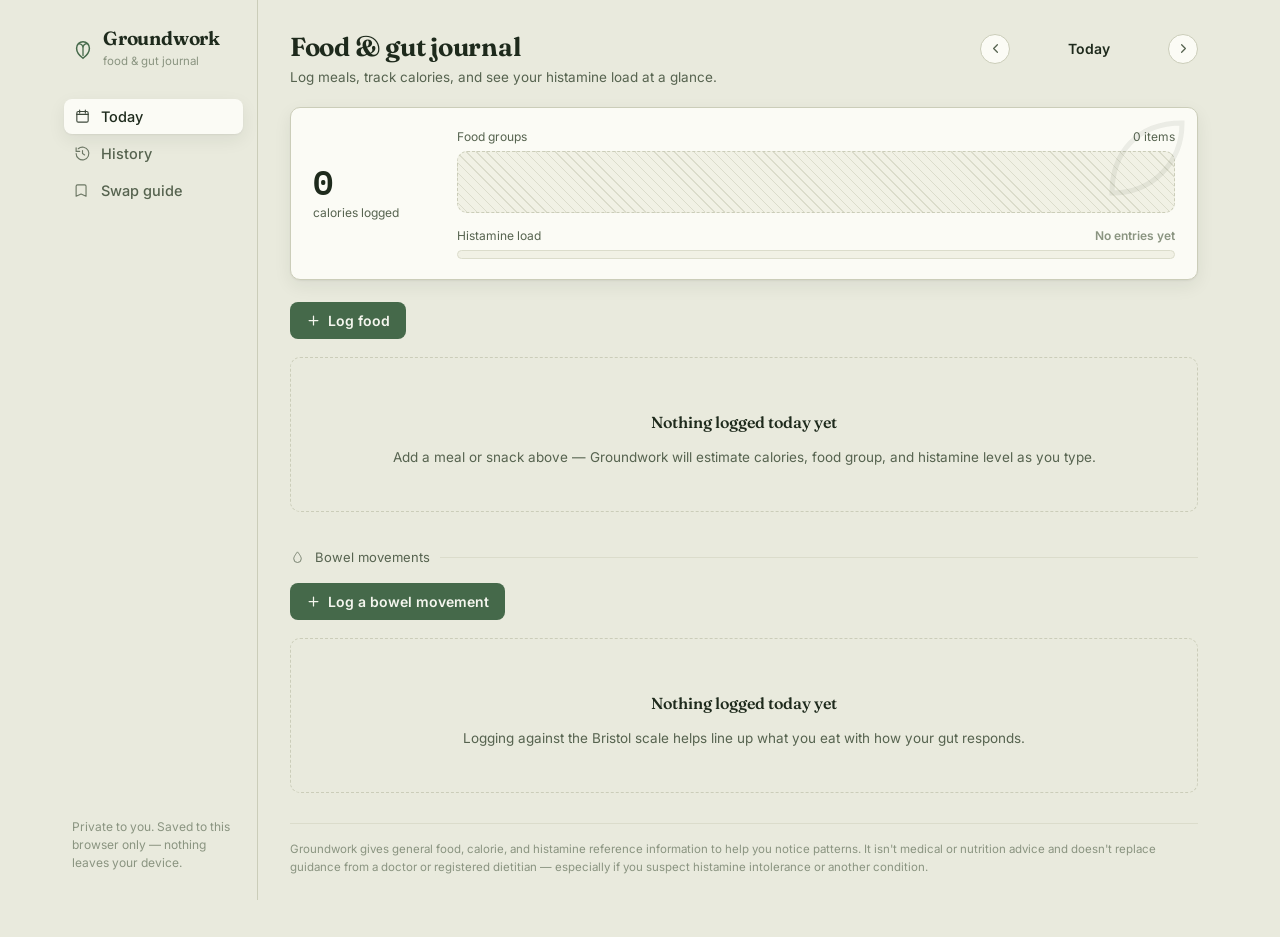
==== groundwork/index.html @ 25ab7d83 "Add Groundwork food & gut journal at /groundwork/ Ports the claude.ai Artifact to GitHub Pages using" ====
<!doctype html>
<html lang="en">
<head>
<meta charset="utf-8" />
<meta name="viewport" content="width=device-width, initial-scale=1, viewport-fit=cover" />
<title>Groundwork — food &amp; gut journal</title>
<link rel="preconnect" href="https://fonts.googleapis.com">
<link rel="preconnect" href="https://fonts.gstatic.com" crossorigin>
<link href="https://fonts.googleapis.com/css2?family=Fraunces:ital,opsz,wght@0,9..144,420;0,9..144,560;0,9..144,650;1,9..144,500&family=Inter:wght@400;500;600;700&family=IBM+Plex+Mono:wght@500;600&display=swap" rel="stylesheet">
<style>
  :root{
    --ink:#1E2A1C; --ink-soft:#56634F; --ink-faint:#8A9480;
    --paper:#E9EADD; --surface:#FBFBF5; --surface-2:#F1F1E5;
    --line:#CBCDB9; --line-soft:#DBDCCB;
    --accent:#45694A; --accent-ink:#F4F6EE;
    --low:#3F7A4C; --low-bg:#E3EEDF;
    --med:#AD7E22; --med-bg:#F4EAD3;
    --high:#A24A2E; --high-bg:#F2E0D6;
    --shadow: 0 1px 2px rgba(30,42,28,.06), 0 6px 18px rgba(30,42,28,.07);
    --radius: 10px;
    color-scheme: light;
  }
  @media (prefers-color-scheme: dark){
    :root:not([data-theme="light"]){
      --ink:#E9ECE2; --ink-soft:#AEB8A4; --ink-faint:#71806A;
      --paper:#161C14; --surface:#1E251B; --surface-2:#232B1F;
      --line:#38412F; --line-soft:#2B3326;
      --accent:#7FAE80; --accent-ink:#12170F;
      --low:#7FAE80; --low-bg:#20301F;
      --med:#D7AE5C; --med-bg:#332A15;
      --high:#D98A6B; --high-bg:#3A231A;
      --shadow: 0 1px 2px rgba(0,0,0,.3), 0 8px 22px rgba(0,0,0,.35);
      color-scheme: dark;
    }
  }
  :root[data-theme="dark"]{
    --ink:#E9ECE2; --ink-soft:#AEB8A4; --ink-faint:#71806A;
    --paper:#161C14; --surface:#1E251B; --surface-2:#232B1F;
    --line:#38412F; --line-soft:#2B3326;
    --accent:#7FAE80; --accent-ink:#12170F;
    --low:#7FAE80; --low-bg:#20301F;
    --med:#D7AE5C; --med-bg:#332A15;
    --high:#D98A6B; --high-bg:#3A231A;
    --shadow: 0 1px 2px rgba(0,0,0,.3), 0 8px 22px rgba(0,0,0,.35);
    color-scheme: dark;
  }

  *{ box-sizing:border-box; }
  html{ scroll-padding-top: env(safe-area-inset-top, 0px); }
  html,body{ height:100%; }
  body{
    margin:0; background:var(--paper); color:var(--ink);
    font-family:'Inter', system-ui, sans-serif; font-size:15px; line-height:1.5;
    padding-top:env(safe-area-inset-top,0px); padding-bottom:env(safe-area-inset-bottom,0px);
    -webkit-font-smoothing:antialiased;
  }
  h1,h2,h3{ font-family:'Fraunces', serif; font-weight:650; margin:0; letter-spacing:-.01em; }
  button, input, select, textarea{ font-family:inherit; font-size:inherit; color:inherit; }
  button{ cursor:pointer; }
  a{ color:inherit; }
  ::selection{ background:var(--low-bg); }

  .app{ display:flex; min-height:100%; max-width:1180px; margin:0 auto; }

  /* ---------- Sidebar nav ---------- */
  .nav{
    width:208px; flex-shrink:0; padding:28px 14px; border-right:1px solid var(--line);
    display:flex; flex-direction:column; gap:28px; position:sticky; top:0; align-self:flex-start;
    height:100vh;
  }
  .brand{ display:flex; align-items:center; gap:9px; padding:0 8px; }
  .brand svg{ width:22px; height:22px; flex-shrink:0; }
  .brand-text h1{ font-size:19px; line-height:1.1; }
  .brand-text span{ font-size:11.5px; color:var(--ink-faint); }
  .nav-list{ list-style:none; margin:0; padding:0; display:flex; flex-direction:column; gap:2px; }
  .nav-item{
    display:flex; align-items:center; gap:10px; padding:9px 10px; border-radius:8px;
    color:var(--ink-soft); font-size:14.5px; font-weight:500; border:none; background:none; width:100%; text-align:left;
  }
  .nav-item svg{ width:17px; height:17px; flex-shrink:0; opacity:.85; }
  .nav-item:hover{ background:var(--surface-2); color:var(--ink); }
  .nav-item.active{ background:var(--surface); color:var(--ink); box-shadow:var(--shadow); }
  .nav-foot{ margin-top:auto; padding:0 8px; font-size:12px; color:var(--ink-faint); line-height:1.5; }
  .nav-foot button{ background:none; border:none; padding:0; color:var(--ink-soft); text-decoration:underline; text-underline-offset:2px; font-size:12px; }

  /* mobile bottom nav */
  .tabbar{ display:none; }

  main{ flex:1; min-width:0; padding:28px 32px 60px; }
  .topline{ display:flex; align-items:baseline; justify-content:space-between; gap:16px; margin-bottom:20px; flex-wrap:wrap; }
  .topline h2{ font-size:26px; }
  .topline .sub{ color:var(--ink-soft); font-size:13.5px; }

  .dateswitch{ display:flex; align-items:center; gap:4px; }
  .dateswitch button{
    width:30px; height:30px; border-radius:50%; border:1px solid var(--line); background:var(--surface); color:var(--ink-soft);
    display:flex; align-items:center; justify-content:center;
  }
  .dateswitch button:hover{ background:var(--surface-2); }
  .dateswitch .label{ font-size:14px; font-weight:600; min-width:150px; text-align:center; }
  .dateswitch .today-pill{
    font-size:11.5px; border:1px solid var(--line); border-radius:999px; padding:3px 10px; color:var(--ink-soft); background:var(--surface); margin-left:4px;
  }

  /* ---------- Summary card ---------- */
  .summary{
    background:var(--surface); border:1px solid var(--line); border-radius:var(--radius); box-shadow:var(--shadow);
    padding:20px 22px; margin-bottom:22px; position:relative; overflow:hidden;
  }
  .summary-leaf{ position:absolute; right:-10px; top:-10px; width:120px; height:120px; opacity:.07; pointer-events:none; }
  .summary-grid{ display:grid; grid-template-columns: auto 1fr; gap:26px; align-items:center; }
  .kcal-block{ min-width:118px; }
  .kcal-num{ font-family:'IBM Plex Mono', monospace; font-weight:600; font-size:34px; line-height:1; }
  .kcal-label{ font-size:12px; color:var(--ink-soft); margin-top:5px; }
  .meters{ display:flex; flex-direction:column; gap:14px; }
  .meter-row .meter-top{ display:flex; justify-content:space-between; font-size:12px; color:var(--ink-soft); margin-bottom:5px; }
  .groupbar{ height:9px; border-radius:5px; background:var(--surface-2); overflow:hidden; display:flex; border:1px solid var(--line-soft); }
  .groupbar span{ height:100%; }
  .groupbar.empty{ background:repeating-linear-gradient(45deg, var(--surface-2), var(--surface-2) 6px, var(--line-soft) 6px, var(--line-soft) 7px); }
  .histbar{ height:9px; border-radius:5px; background:var(--surface-2); border:1px solid var(--line-soft); position:relative; overflow:hidden; }
  .histbar .fill{ height:100%; border-radius:5px; }
  .hist-label{ font-size:12px; font-weight:600; }
  .legend{ display:flex; flex-wrap:wrap; gap:10px; margin-top:10px; }
  .legend-item{ display:flex; align-items:center; gap:5px; font-size:11.5px; color:var(--ink-soft); }
  .legend-dot{ width:8px; height:8px; border-radius:2px; display:inline-block; }

  /* ---------- Log form ---------- */
  .logbtn{
    display:inline-flex; align-items:center; gap:7px; background:var(--accent); color:var(--accent-ink);
    border:none; padding:10px 16px; border-radius:8px; font-weight:600; font-size:14px; margin-bottom:18px;
  }
  .logbtn:hover{ filter:brightness(1.06); }
  .logbtn svg{ width:15px; height:15px; }

  .form-card{
    background:var(--surface); border:1px solid var(--line); border-radius:var(--radius); box-shadow:var(--shadow);
    padding:20px 22px; margin-bottom:22px;
  }
  .form-card h3{ font-size:16px; margin-bottom:14px; }
  .field-row{ display:flex; gap:12px; flex-wrap:wrap; margin-bottom:12px; }
  .field{ display:flex; flex-direction:column; gap:5px; flex:1; min-width:140px; }
  .field.small{ flex:0 0 90px; min-width:90px; }
  .field label{ font-size:11.5px; color:var(--ink-soft); font-weight:600; }
  .field input, .field select, .field textarea{
    border:1px solid var(--line); background:var(--paper); border-radius:7px; padding:8px 10px; color:var(--ink);
  }
  .field input:focus, .field select:focus, .field textarea:focus{ outline:2px solid var(--accent); outline-offset:1px; }
  .match-hint{ font-size:12px; color:var(--ink-soft); margin-top:-4px; margin-bottom:10px; min-height:16px; }
  .match-hint b{ color:var(--ink); }
  .ask-claude-btn{ background:none; border:none; padding:0; color:var(--accent); font-weight:600; font-size:12px; text-decoration:underline; text-underline-offset:2px; display:inline-flex; align-items:center; gap:4px; }
  .ask-claude-btn svg{ width:11px; height:11px; }
  .photo-row{ display:flex; align-items:center; gap:12px; margin-bottom:14px; }
  .photo-preview{ width:56px; height:56px; border-radius:7px; object-fit:cover; border:1px solid var(--line); background:var(--surface-2); }
  .photo-btn{ border:1px dashed var(--line); background:var(--surface-2); border-radius:7px; padding:8px 12px; font-size:13px; color:var(--ink-soft); }
  .photo-btn:hover{ color:var(--ink); border-color:var(--ink-faint); }
  .swap-note{
    display:flex; gap:9px; background:var(--med-bg); color:var(--ink); border:1px solid var(--line-soft);
    border-radius:8px; padding:10px 12px; font-size:13px; margin-bottom:14px; align-items:flex-start;
  }
  .swap-note.high{ background:var(--high-bg); }
  .swap-note svg{ width:15px; height:15px; margin-top:1px; flex-shrink:0; }
  .food-row{ display:flex; gap:8px; align-items:flex-end; flex-wrap:wrap; margin-bottom:3px; }
  .food-row .field{ min-width:0; }
  .row-remove{ background:none; border:1px solid var(--line); border-radius:7px; width:34px; height:34px; flex-shrink:0; display:flex; align-items:center; justify-content:center; color:var(--ink-faint); }
  .row-remove:hover{ color:var(--high); border-color:var(--high); }
  .addrow-btn{ display:inline-flex; align-items:center; gap:6px; background:none; border:1px dashed var(--line); border-radius:7px; padding:7px 12px; font-size:12.5px; color:var(--ink-soft); margin:2px 0 16px; }
  .addrow-btn:hover{ color:var(--ink); border-color:var(--ink-faint); }
  .addrow-btn svg{ width:13px; height:13px; }
  .combined-preview{
    background:var(--surface-2); border:1px solid var(--line-soft); border-radius:8px; padding:10px 13px;
    font-size:13px; margin-bottom:14px; display:flex; gap:14px; align-items:center; flex-wrap:wrap;
  }
  .combined-preview .ck{ font-family:'IBM Plex Mono', monospace; font-weight:600; }
  .entry-items{ display:flex; flex-wrap:wrap; gap:7px; margin-top:9px; }
  .entry-items .tag{
    background:var(--surface-2); border:1px solid var(--line-soft); padding:3px 9px; border-radius:999px; gap:6px;
  }
  .form-actions{ display:flex; gap:10px; justify-content:flex-end; }
  .btn-ghost{ background:none; border:1px solid var(--line); border-radius:7px; padding:9px 14px; font-size:13.5px; color:var(--ink-soft); }
  .btn-ghost:hover{ color:var(--ink); }
  .btn-primary{ background:var(--accent); color:var(--accent-ink); border:none; border-radius:7px; padding:9px 16px; font-size:13.5px; font-weight:600; }
  .btn-primary:hover{ filter:brightness(1.06); }
  .btn-primary:disabled{ opacity:.55; cursor:default; }

  /* ---------- Entry list ---------- */
  .entry-list{ display:flex; flex-direction:column; gap:10px; }
  .entry{
    background:var(--surface); border:1px solid var(--line); border-radius:var(--radius);
    padding:13px 14px; display:flex; gap:12px; align-items:flex-start;
  }
  .entry-thumb{ width:52px; height:52px; border-radius:8px; object-fit:cover; flex-shrink:0; background:var(--surface-2); border:1px solid var(--line-soft); }
  .entry-thumb.placeholder{ display:flex; align-items:center; justify-content:center; color:var(--ink-faint); }
  .entry-thumb.placeholder svg{ width:20px; height:20px; }
  .entry-body{ flex:1; min-width:0; }
  .entry-top{ display:flex; justify-content:space-between; gap:10px; }
  .entry-name{ font-weight:600; font-size:14.5px; }
  .entry-time{ font-size:12px; color:var(--ink-faint); white-space:nowrap; font-family:'IBM Plex Mono', monospace; }
  .entry-meta{ display:flex; flex-wrap:wrap; gap:8px; margin-top:6px; align-items:center; }
  .tag{ display:inline-flex; align-items:center; gap:5px; font-size:12px; color:var(--ink-soft); }
  .tag svg{ width:13px; height:13px; opacity:.8; }
  .kcal-chip{ font-family:'IBM Plex Mono', monospace; font-size:12.5px; font-weight:600; color:var(--ink); }
  .hist-chip{ display:inline-flex; align-items:center; gap:5px; font-size:12px; font-weight:600; padding:2px 8px; border-radius:999px; }
  .hist-chip.low{ background:var(--low-bg); color:var(--low); }
  .hist-chip.medium{ background:var(--med-bg); color:var(--med); }
  .hist-chip.high{ background:var(--high-bg); color:var(--high); }
  .entry-swap{ font-size:12.5px; color:var(--ink-soft); margin-top:7px; display:flex; gap:6px; }
  .entry-swap svg{ width:13px; height:13px; margin-top:1px; flex-shrink:0; opacity:.8; }
  .entry-note{ font-size:12.5px; color:var(--ink-soft); margin-top:6px; font-style:italic; }
  .entry-del{ background:none; border:none; color:var(--ink-faint); padding:4px; border-radius:6px; flex-shrink:0; }
  .entry-del:hover{ color:var(--high); background:var(--high-bg); }
  .entry-del svg{ width:15px; height:15px; display:block; }

  .empty{
    border:1px dashed var(--line); border-radius:var(--radius); padding:30px 20px; text-align:center;
    color:var(--ink-soft); font-size:13.5px;
  }
  .empty h4{ font-family:'Fraunces', serif; font-size:16px; color:var(--ink); margin-bottom:5px; font-weight:560;}

  /* ---------- History ---------- */
  .history-day{
    background:var(--surface); border:1px solid var(--line); border-radius:var(--radius); padding:14px 16px;
    display:flex; justify-content:space-between; align-items:center; margin-bottom:9px; width:100%; text-align:left;
  }
  .history-day:hover{ border-color:var(--ink-faint); }
  .history-date{ font-weight:600; font-size:14.5px; }
  .history-sub{ font-size:12px; color:var(--ink-soft); margin-top:3px; }
  .history-right{ display:flex; align-items:center; gap:14px; }
  .history-kcal{ font-family:'IBM Plex Mono', monospace; font-weight:600; font-size:14px; }

  /* ---------- Guide ---------- */
  .guide-intro{
    background:var(--surface-2); border:1px solid var(--line-soft); border-radius:var(--radius);
    padding:14px 16px; font-size:13px; color:var(--ink-soft); margin-bottom:20px; line-height:1.55;
  }
  .guide-search{ margin-bottom:18px; }
  .guide-search input{ width:100%; max-width:360px; border:1px solid var(--line); background:var(--surface); border-radius:8px; padding:9px 12px; }
  .guide-section{ margin-bottom:26px; }
  .guide-section h3{ font-size:15px; display:flex; align-items:center; gap:8px; margin-bottom:10px; }
  .guide-dot{ width:9px; height:9px; border-radius:2px; display:inline-block; }
  .guide-grid{ display:grid; grid-template-columns:repeat(auto-fill, minmax(240px,1fr)); gap:10px; }
  .guide-card{ background:var(--surface); border:1px solid var(--line); border-radius:9px; padding:11px 13px; }
  .guide-card .gname{ font-weight:600; font-size:13.5px; }
  .guide-card .gmeta{ font-size:11.5px; color:var(--ink-faint); margin-top:2px; }
  .guide-card .gswap{ font-size:12px; color:var(--ink-soft); margin-top:7px; display:flex; gap:5px; }
  .guide-card .gswap svg{ width:12px; height:12px; margin-top:1px; flex-shrink:0; opacity:.75; }

  .section-divider{ margin:36px 0 16px; display:flex; align-items:center; gap:10px; color:var(--ink-soft); font-size:13px; }
  .section-divider::after{ content:""; flex:1; height:1px; background:var(--line-soft); }
  .section-divider svg{ width:15px; height:15px; opacity:.8; }

  .bristol-grid{ display:grid; grid-template-columns:repeat(auto-fill,minmax(82px,1fr)); gap:8px; margin-bottom:6px; }
  .bristol-btn{ border:1px solid var(--line); background:var(--surface); border-radius:9px; padding:10px 6px 8px; display:flex; flex-direction:column; align-items:center; gap:4px; font-size:10.5px; color:var(--ink-soft); text-align:center; line-height:1.25; }
  .bristol-btn .bn{ font-family:'IBM Plex Mono', monospace; font-weight:700; font-size:17px; color:var(--ink); }
  .bristol-btn:hover{ border-color:var(--ink-faint); }
  .bristol-btn.selected{ border-color:var(--accent); background:var(--low-bg); }
  .bristol-btn.selected .bn{ color:var(--accent); }
  .bristol-desc{ font-size:12.5px; color:var(--ink-soft); margin:4px 0 14px; min-height:16px; }

  .stool-list{ display:flex; flex-direction:column; gap:10px; }
  .stool-entry{ background:var(--surface); border:1px solid var(--line); border-radius:var(--radius); padding:12px 14px; display:flex; gap:12px; align-items:center; }
  .stool-badge{ width:40px; height:40px; border-radius:50%; display:flex; align-items:center; justify-content:center; font-family:'IBM Plex Mono', monospace; font-weight:700; font-size:15px; flex-shrink:0; }
  .stool-badge.constipation{ background:var(--med-bg); color:var(--med); }
  .stool-badge.normal{ background:var(--low-bg); color:var(--low); }
  .stool-badge.loose{ background:var(--high-bg); color:var(--high); }
  .stool-body{ flex:1; min-width:0; }
  .stool-top{ display:flex; justify-content:space-between; gap:10px; }
  .stool-label{ font-weight:600; font-size:14px; }
  .stool-sub{ font-size:12px; color:var(--ink-soft); margin-top:2px; }
  .stool-note{ font-size:12.5px; color:var(--ink-soft); margin-top:5px; font-style:italic; }

  footer.disclaimer{
    margin-top:30px; font-size:11.5px; color:var(--ink-faint); line-height:1.6; border-top:1px solid var(--line-soft); padding-top:16px;
  }

  @media (max-width: 860px){
    .app{ flex-direction:column; }
    .nav{ display:none; }
    .tabbar{
      display:flex; position:fixed; bottom:0; left:0; right:0; background:var(--surface); border-top:1px solid var(--line);
      padding:8px 10px calc(8px + env(safe-area-inset-bottom,0px)); justify-content:space-around; z-index:20;
    }
    .tabbar button{ background:none; border:none; display:flex; flex-direction:column; align-items:center; gap:3px; color:var(--ink-faint); font-size:10.5px; font-weight:600; padding:4px 10px; }
    .tabbar button svg{ width:19px; height:19px; }
    .tabbar button.active{ color:var(--accent); }
    main{ padding:20px 16px 90px; }
    .summary-grid{ grid-template-columns:1fr; gap:16px; }
    .brand{ padding:16px 4px 0; }
  }
</style>
</head>
<body>
<div class="app">

  <nav class="nav" id="sidenav">
    <div class="brand">
      <svg viewBox="0 0 24 24" fill="none"><path d="M12 21c-4-3-7-7-7-11a7 7 0 0 1 14 0c0 4-3 8-7 11Z" stroke="var(--accent)" stroke-width="1.6"/><path d="M12 10v8M12 10c0-3 2-5 5-5M12 10c0-2.5-1.7-4.3-4-4.6" stroke="var(--accent)" stroke-width="1.4" stroke-linecap="round"/></svg>
      <div class="brand-text"><h1>Groundwork</h1><span>food &amp; gut journal</span></div>
    </div>
    <ul class="nav-list" id="navList"></ul>
    <div class="nav-foot">
      Private to you. Saved to <span id="whoAmI">—</span>.
    </div>
  </nav>

  <main id="main"></main>
</div>

<div class="tabbar" id="tabbar"></div>

<script>
(function(){
  "use strict";

  /* ============ Icons ============ */
  const ICONS = {
    today: '<svg viewBox="0 0 24 24" fill="none"><rect x="4" y="5" width="16" height="15" rx="2" stroke="currentColor" stroke-width="1.6"/><path d="M4 9h16M8 3v4M16 3v4" stroke="currentColor" stroke-width="1.6" stroke-linecap="round"/></svg>',
    history: '<svg viewBox="0 0 24 24" fill="none"><path d="M3 12a9 9 0 1 0 3-6.7" stroke="currentColor" stroke-width="1.6" stroke-linecap="round"/><path d="M3 4v5h5" stroke="currentColor" stroke-width="1.6" stroke-linecap="round" stroke-linejoin="round"/><path d="M12 8v4l3 2" stroke="currentColor" stroke-width="1.6" stroke-linecap="round"/></svg>',
    guide: '<svg viewBox="0 0 24 24" fill="none"><path d="M5 4h10a2 2 0 0 1 2 2v14l-7-3-7 3V6a2 2 0 0 1 2-2Z" stroke="currentColor" stroke-width="1.6" stroke-linejoin="round"/></svg>',
    plus: '<svg viewBox="0 0 24 24" fill="none"><path d="M12 5v14M5 12h14" stroke="currentColor" stroke-width="2" stroke-linecap="round"/></svg>',
    camera: '<svg viewBox="0 0 24 24" fill="none"><path d="M4 8h3l1.5-2h7L17 8h3a1 1 0 0 1 1 1v9a1 1 0 0 1-1 1H4a1 1 0 0 1-1-1V9a1 1 0 0 1 1-1Z" stroke="currentColor" stroke-width="1.5" stroke-linejoin="round"/><circle cx="12" cy="13.5" r="3.3" stroke="currentColor" stroke-width="1.5"/></svg>',
    trash: '<svg viewBox="0 0 24 24" fill="none"><path d="M5 7h14M9 7V5a1 1 0 0 1 1-1h4a1 1 0 0 1 1 1v2m-9 0 1 13a1 1 0 0 0 1 1h8a1 1 0 0 0 1-1l1-13" stroke="currentColor" stroke-width="1.5" stroke-linecap="round" stroke-linejoin="round"/></svg>',
    swap: '<svg viewBox="0 0 24 24" fill="none"><path d="M4 9h13l-3-3m3 3-3 3M20 15H7l3 3m-3-3 3-3" stroke="currentColor" stroke-width="1.5" stroke-linecap="round" stroke-linejoin="round"/></svg>',
    leaf: '<svg viewBox="0 0 24 24" fill="none"><path d="M5 19c8 0 14-6 14-14C10 5 5 11 5 19Z" stroke="currentColor" stroke-width="1.5"/><path d="M5 19c2-5 5-8 10-10" stroke="currentColor" stroke-width="1.3"/></svg>',
    wheat: '<svg viewBox="0 0 24 24" fill="none"><path d="M12 3v18" stroke="currentColor" stroke-width="1.4"/><path d="M12 6c-2 0-3-1-3-2m3 2c2 0 3-1 3-2M12 10c-2 0-3-1-3-2m3 2c2 0 3-1 3-2M12 14c-2 0-3-1-3-2m3 2c2 0 3-1 3-2M12 18c-2 0-3-1-3-2m3 2c2 0 3-1 3-2" stroke="currentColor" stroke-width="1.2" stroke-linecap="round"/></svg>',
    drop: '<svg viewBox="0 0 24 24" fill="none"><path d="M12 3s6 7 6 11a6 6 0 0 1-12 0c0-4 6-11 6-11Z" stroke="currentColor" stroke-width="1.5"/></svg>',
    meat: '<svg viewBox="0 0 24 24" fill="none"><path d="M8 15c-3-3-3-8 1-10 3-2 7 0 9 3 2 4 1 9-3 11-2 1-4 0-5-1l-4 4-2-2 4-5Z" stroke="currentColor" stroke-width="1.4" stroke-linejoin="round"/></svg>',
    apple: '<svg viewBox="0 0 24 24" fill="none"><path d="M12 9c-4-3-9 0-9 5.5S7 21 10 19c1-.7 1-1 2-1s1 .3 2 1c3 2 7-.5 7-6S16 6 12 9Z" stroke="currentColor" stroke-width="1.4"/><path d="M12 9c0-2 1-4 3-5" stroke="currentColor" stroke-width="1.3" stroke-linecap="round"/></svg>',
    candy: '<svg viewBox="0 0 24 24" fill="none"><rect x="7" y="7" width="10" height="10" rx="3" stroke="currentColor" stroke-width="1.4"/><path d="M7 9 3 7v10l4-2M17 9l4-2v10l-4-2" stroke="currentColor" stroke-width="1.3" stroke-linejoin="round"/></svg>',
    cup: '<svg viewBox="0 0 24 24" fill="none"><path d="M6 8h10l-1 10a2 2 0 0 1-2 2H9a2 2 0 0 1-2-2L6 8Z" stroke="currentColor" stroke-width="1.4" stroke-linejoin="round"/><path d="M16 9h2a2 2 0 0 1 0 4h-1.3" stroke="currentColor" stroke-width="1.3"/></svg>',
    mixed: '<svg viewBox="0 0 24 24" fill="none"><circle cx="8" cy="8" r="4" stroke="currentColor" stroke-width="1.4"/><circle cx="15" cy="15" r="4" stroke="currentColor" stroke-width="1.4"/></svg>'
  };
  const GROUP_ICON = { protein:ICONS.meat, vegetable:ICONS.leaf, fruit:ICONS.apple, grain:ICONS.wheat, dairy:ICONS.drop, fat:ICONS.drop, sweet:ICONS.candy, beverage:ICONS.cup, mixed:ICONS.mixed, other:ICONS.mixed };
  const GROUP_LABEL = { protein:"Protein", vegetable:"Vegetable", fruit:"Fruit", grain:"Grain", dairy:"Dairy", fat:"Fat / oil", sweet:"Sweet / processed", beverage:"Beverage", mixed:"Mixed dish", other:"Other" };
  const HIST_LABEL = { low:"Low histamine", medium:"Medium histamine", high:"High histamine" };
  const HIST_SCORE = { low:1, medium:2, high:3 };
  const GROUP_SWAP_DEFAULT = {
    protein:"a freshly cooked, unprocessed cut of meat, poultry, or fish eaten the same day",
    vegetable:"a fresh, mild vegetable such as zucchini, carrot, or lettuce",
    fruit:"a lower-histamine fruit such as pear, apple, mango, or blueberries",
    grain:"a freshly made, unfermented grain such as rice, quinoa, or plain pasta",
    dairy:"a fresh, unaged option such as mozzarella, ricotta, or fresh milk",
    fat:"a plain cooking oil such as olive or coconut oil",
    sweet:"a treat made with carob instead of cocoa, or fresh fruit for sweetness",
    beverage:"water, a mild herbal tea, or a diluted juice",
    mixed:"a simpler version made with fresher, less-aged ingredients",
    other:"a fresher, less processed version of this food"
  };

  /* ============ Reference food database (approximate values, per 100g/100ml) ============ */
  // h: 0 low, 1 medium, 2 high
  const FOODS = [
    ["Chicken breast, cooked",165,"protein",0],
    ["Turkey breast, cooked",135,"protein",0],
    ["Beef, cooked (fresh)",250,"protein",0],
    ["Pork chop, cooked",231,"protein",0],
    ["Salmon, freshly cooked",208,"protein",0],
    ["White fish, freshly cooked",105,"protein",0],
    ["Eggs, boiled",155,"protein",0],
    ["Tofu",76,"protein",0],
    ["Lentils, cooked",116,"protein",0],
    ["Chickpeas, cooked",164,"protein",0],
    ["Black beans, cooked",132,"protein",1],
    ["Canned tuna",132,"protein",2,"a freshly cooked white fish eaten the same day"],
    ["Smoked salmon",117,"protein",2,"a freshly baked salmon fillet"],
    ["Shrimp / shellfish",99,"protein",2,"fresh cod or haddock, cooked the same day"],
    ["Bacon, cured",541,"protein",2,"freshly cooked, unsmoked pork loin"],
    ["Salami / cured sausage",336,"protein",2,"a freshly grilled chicken sausage without cure or nitrates"],
    ["Deli ham, processed",145,"protein",2,"freshly roasted turkey breast, sliced the same day"],
    ["Tempeh (fermented soy)",192,"protein",2,"plain tofu"],
    ["Leftovers, meat (2+ days old)",200,"protein",2,"a freshly cooked portion, or freeze leftovers right after cooking"],

    ["Spinach",23,"vegetable",2,"baby kale or romaine lettuce"],
    ["Tomato",18,"vegetable",2,"red bell pepper or roasted pumpkin"],
    ["Eggplant",25,"vegetable",2,"zucchini or yellow squash"],
    ["Avocado",160,"vegetable",2,"a small drizzle of olive oil instead"],
    ["Mushrooms",22,"vegetable",1,"zucchini or green beans"],
    ["Onion, fresh",40,"vegetable",1,"chives or the green tops of scallions"],
    ["Garlic",149,"vegetable",1,"a pinch of asafoetida or garlic-infused oil"],
    ["Sauerkraut",19,"vegetable",2,"steamed cabbage with a squeeze of lemon"],
    ["Kimchi",15,"vegetable",2,"fresh steamed cabbage or bok choy"],
    ["Olives",115,"vegetable",2,"fresh cucumber slices for a briny crunch"],
    ["Zucchini",17,"vegetable",0],
    ["Broccoli",34,"vegetable",0],
    ["Carrot",41,"vegetable",0],
    ["Bell pepper, red",31,"vegetable",0],
    ["Cucumber",15,"vegetable",0],
    ["Lettuce, romaine",17,"vegetable",0],
    ["Sweet potato",86,"vegetable",0],
    ["Potato",77,"vegetable",0],
    ["Pumpkin / squash",26,"vegetable",0],
    ["Green beans",31,"vegetable",0],
    ["Cabbage, fresh",25,"vegetable",0],
    ["Cauliflower",25,"vegetable",0],

    ["Apple",52,"fruit",0],
    ["Pear",57,"fruit",0],
    ["Blueberries",57,"fruit",0],
    ["Grapes",69,"fruit",0],
    ["Watermelon",30,"fruit",0],
    ["Mango",60,"fruit",0],
    ["Banana",89,"fruit",1,"apple or blueberries"],
    ["Strawberries",32,"fruit",2,"blueberries or pear"],
    ["Orange / citrus",47,"fruit",2,"pear or melon"],
    ["Lemon / lime",29,"fruit",2,"a splash of apple cider vinegar-free brightness, like fresh herbs"],
    ["Pineapple",50,"fruit",2,"melon or pear"],
    ["Dried apricots",241,"fruit",2,"fresh apricots or apple slices"],
    ["Raisins / dried fruit",299,"fruit",2,"fresh grapes"],

    ["White rice, cooked",130,"grain",0],
    ["Brown rice, cooked",123,"grain",0],
    ["Quinoa, cooked",120,"grain",0],
    ["Oats, cooked",71,"grain",0],
    ["Pasta, cooked",131,"grain",0],
    ["Corn tortilla",218,"grain",0],
    ["Couscous, cooked",112,"grain",0],
    ["White bread, fresh",265,"grain",1,"a soda bread or rice cake made without yeast"],
    ["Sourdough bread",289,"grain",2,"a fresh, unfermented flatbread or rice cake"],
    ["Instant noodles",436,"grain",1,"fresh rice noodles in a simple broth"],

    ["Milk, fresh",61,"dairy",0],
    ["Mozzarella, fresh",280,"dairy",0],
    ["Ricotta",174,"dairy",0],
    ["Butter",717,"fat",0],
    ["Cheddar, aged",403,"dairy",2,"fresh mozzarella or ricotta"],
    ["Parmesan, aged",431,"dairy",2,"a sprinkle of nutritional yeast"],
    ["Blue cheese",353,"dairy",2,"a small amount of fresh goat cheese"],
    ["Yogurt, fermented",59,"dairy",2,"fresh milk or a lactose-free alternative"],
    ["Kefir",41,"dairy",2,"fresh milk or a lactose-free alternative"],

    ["Olive oil",884,"fat",0],
    ["Coconut oil",862,"fat",0],
    ["Almonds",579,"fat",0],
    ["Cashews",553,"fat",1,"macadamia nuts"],
    ["Peanuts",567,"fat",1,"sunflower seed butter"],
    ["Walnuts",654,"fat",2,"macadamia nuts or pumpkin seeds"],
    ["Vinegar / balsamic",88,"fat",2,"a squeeze of fresh lemon juice"],
    ["Soy sauce, fermented",53,"fat",2,"coconut aminos"],
    ["Mustard",66,"fat",1,"fresh herbs like dill or tarragon"],
    ["Ketchup",101,"fat",2,"a pureed roasted red pepper sauce"],
    ["Vinaigrette dressing",150,"fat",2,"olive oil with fresh lemon juice"],

    ["Dark chocolate",546,"sweet",2,"carob chips"],
    ["Milk chocolate",535,"sweet",1,"a few fresh low-histamine berries for sweetness"],
    ["Potato chips",536,"sweet",0],
    ["Plain crackers",440,"sweet",0],

    ["Water",0,"beverage",0],
    ["Herbal tea",1,"beverage",0],
    ["Black tea",1,"beverage",1,"chamomile or peppermint tea"],
    ["Coffee",2,"beverage",1,"roasted dandelion-root tea"],
    ["Energy drink",45,"beverage",1,"sparkling water with citrus"],
    ["Red wine",85,"beverage",2,"sparkling water with fresh fruit"],
    ["Beer",43,"beverage",2,"sparkling water, or kombucha only if well tolerated"],
    ["Kombucha",30,"beverage",2,"sparkling water with a splash of apple juice"],

    ["Pizza, cheese",266,"mixed",1,"a flatbread with pesto, mozzarella, and roasted vegetables instead of tomato sauce"]
  ];
  const BRISTOL = [
    {n:1, label:"Separate hard lumps", desc:"Hard to pass — often a sign of constipation", cls:"constipation"},
    {n:2, label:"Lumpy, sausage-shaped", desc:"Hard and lumpy — mild constipation", cls:"constipation"},
    {n:3, label:"Sausage with cracks", desc:"Normal", cls:"normal"},
    {n:4, label:"Smooth, soft sausage", desc:"Normal — the easiest type to pass", cls:"normal"},
    {n:5, label:"Soft blobs, clear edges", desc:"On the loose side, often low fiber", cls:"loose"},
    {n:6, label:"Mushy, ragged edges", desc:"Mild diarrhea", cls:"loose"},
    {n:7, label:"Liquid, no solid pieces", desc:"Diarrhea", cls:"loose"}
  ];
  const CLASS_LABEL = { constipation:"Constipation", normal:"Normal", loose:"Loose / diarrhea" };

  const FOOD_INDEX = {};
  FOODS.forEach(f=>{ FOOD_INDEX[f[0].toLowerCase()] = f; });
  const HIST_NAME = ["low","medium","high"];

  /* ============ State ============ */
  let uid = null, db = null, user = null, assets = null, sample = null;
  let entries = [];           // all loaded entries
  let view = "today";         // today | history | guide
  let selectedDate = todayStr();
  let photoBlob = null, photoPreviewUrl = null;
  let formOpen = false;
  let offlineMode = false;
  function freshFormItem(){ return {name:"", servings:1, kcal:"", group:"protein", histamine:"low"}; }
  let formItems = [freshFormItem()];
  let formMealName = "", formNote = "";

  let stools = [];
  let stoolFormOpen = false, stoolFormType = null, stoolFormNote = "";

  function todayStr(d){ const dt = d || new Date(); return dt.getFullYear()+"-"+String(dt.getMonth()+1).padStart(2,"0")+"-"+String(dt.getDate()).padStart(2,"0"); }
  function timeStr(d){ return d.toLocaleTimeString(undefined,{hour:"numeric",minute:"2-digit"}); }
  function prettyDate(ds){
    const [y,m,d] = ds.split("-").map(Number);
    const dt = new Date(y,m-1,d);
    const isToday = ds === todayStr();
    if(isToday) return "Today";
    const yest = new Date(); yest.setDate(yest.getDate()-1);
    if(ds === todayStr(yest)) return "Yesterday";
    return dt.toLocaleDateString(undefined,{weekday:"short", month:"short", day:"numeric"});
  }
  function escapeHtml(s){ return (s||"").replace(/[&<>"']/g, c=>({"&":"&amp;","<":"&lt;",">":"&gt;",'"':"&quot;","'":"&#39;"}[c])); }

  /* ============ Local fallback storage ============ */
  const LS_KEY = "groundwork_entries_v1";
  function lsLoad(){ try{ return JSON.parse(localStorage.getItem(LS_KEY) || "[]"); }catch(e){ return []; } }
  function lsSave(list){ try{ localStorage.setItem(LS_KEY, JSON.stringify(list)); }catch(e){} }

  const LS_STOOL_KEY = "groundwork_stools_v1";
  function lsLoadStools(){ try{ return JSON.parse(localStorage.getItem(LS_STOOL_KEY) || "[]"); }catch(e){ return []; } }
  function lsSaveStools(list){ try{ localStorage.setItem(LS_STOOL_KEY, JSON.stringify(list)); }catch(e){} }

  /* ============ Init ============ */
  async function init(){
    try{
      if(window.claude && window.claude.use){
        db = await window.claude.use("db");
        user = await window.claude.use("user");
        assets = await window.claude.use("assets");
        sample = await window.claude.use("sample");
      }
    }catch(e){ /* fall through to offline */ }

    if(db && user){
      try{ uid = await user.id(); }catch(e){ uid = null; }
    }

    if(db && uid){
      document.getElementById("whoAmI").textContent = "your account";
      subscribeEntries();
      subscribeStools();
    } else {
      offlineMode = true;
      document.getElementById("whoAmI").textContent = "this browser only — nothing leaves your device";
      entries = lsLoad();
      stools = lsLoadStools();
      render();
    }

    renderNav();
  }

  function profileDoc(){ return db.doc("data/users/"+uid+"/profile"); }
  function entriesCollection(){ return profileDoc().collection("entries"); }
  function stoolsCollection(){ return profileDoc().collection("stools"); }

  function subscribeEntries(){
    try{
      entriesCollection().orderBy("timestamp","desc").limit(500).onSnapshot(
        snap=>{
          entries = snap.docs.map(d=>Object.assign({id:d.id}, d.data()));
          render();
        },
        err=>{
          offlineMode = true;
          entries = lsLoad();
          render();
        }
      );
    }catch(e){
      offlineMode = true;
      entries = lsLoad();
      render();
    }
  }

  async function saveEntry(entry){
    if(!offlineMode && db && uid){
      await entriesCollection().add(entry);
    } else {
      entry.id = "e"+Date.now()+Math.random().toString(36).slice(2,7);
      entries.unshift(entry);
      lsSave(entries);
      render();
    }
  }

  async function deleteEntry(id){
    if(!offlineMode && db && uid){
      await entriesCollection().doc(id).delete();
    } else {
      entries = entries.filter(e=>e.id!==id);
      lsSave(entries);
      render();
    }
  }

  function subscribeStools(){
    try{
      stoolsCollection().orderBy("timestamp","desc").limit(500).onSnapshot(
        snap=>{ stools = snap.docs.map(d=>Object.assign({id:d.id}, d.data())); render(); },
        err=>{ offlineMode = true; stools = lsLoadStools(); render(); }
      );
    }catch(e){ offlineMode = true; stools = lsLoadStools(); render(); }
  }

  async function saveStool(entry){
    if(!offlineMode && db && uid){
      await stoolsCollection().add(entry);
    } else {
      entry.id = "s"+Date.now()+Math.random().toString(36).slice(2,7);
      stools.unshift(entry);
      lsSaveStools(stools);
      render();
    }
  }

  async function deleteStool(id){
    if(!offlineMode && db && uid){
      await stoolsCollection().doc(id).delete();
    } else {
      stools = stools.filter(s=>s.id!==id);
      lsSaveStools(stools);
      render();
    }
  }

  /* ============ Image handling ============ */
  function compressImage(file){
    return new Promise((resolve, reject)=>{
      const img = new Image();
      const reader = new FileReader();
      reader.onload = ()=>{ img.onload = ()=>{
          const maxDim = 640;
          let {width, height} = img;
          if(width > height && width > maxDim){ height = height*(maxDim/width); width = maxDim; }
          else if(height > maxDim){ width = width*(maxDim/height); height = maxDim; }
          const canvas = document.createElement("canvas");
          canvas.width = width; canvas.height = height;
          canvas.getContext("2d").drawImage(img, 0, 0, width, height);
          canvas.toBlob(blob=>resolve(blob), "image/jpeg", 0.72);
        };
        img.onerror = reject;
        img.src = reader.result;
      };
      reader.onerror = reject;
      reader.readAsDataURL(file);
    });
  }

  /* ============ Matching ============ */
  function matchFood(name){
    const key = (name||"").trim().toLowerCase();
    if(!key) return null;
    if(FOOD_INDEX[key]) return FOOD_INDEX[key];
    const hit = FOODS.find(f=>f[0].toLowerCase().startsWith(key) && key.length>2);
    return hit || null;
  }

  function buildEstimatePrompt(name){
    return `You are helping fill in a home food diary. For the food "${name}", respond with ONLY a raw JSON object (no markdown, no code fences, no extra text) in exactly this shape:
{"kcal": <number, your best general estimate of calories per 100g (or per 100ml if it's a drink)>, "group": <one of "protein","vegetable","fruit","grain","dairy","fat","sweet","beverage","mixed","other">, "histamine": <one of "low","medium","high", your best estimate of histamine content based on commonly cited low-histamine-diet references>, "swap": <if histamine is "medium" or "high", a short suggestion (under 12 words) for a lower-histamine alternative; otherwise an empty string "">}
If the food is unclear, make the most reasonable guess rather than refusing. Respond with raw JSON only, nothing else.`;
  }

  /* ============ Daily computation ============ */
  function entriesForDate(ds){ return entries.filter(e=>e.date===ds); }
  function entryItems(e){
    return e.items && e.items.length ? e.items : [{name:e.name, servings:e.servings, kcal:e.kcal, group:e.group, histamine:e.histamine, swap:e.swap}];
  }
  function entryTotals(e){
    const items = entryItems(e);
    const order = {low:1, medium:2, high:3};
    let kcal = 0, worst = "low";
    items.forEach(it=>{
      kcal += (it.kcal||0) * (it.servings||1);
      if(order[it.histamine] > order[worst]) worst = it.histamine;
    });
    const mealName = e.mealName || items.map(it=>it.name).join(", ");
    return { items, kcal, histamine: worst, mealName };
  }
  function daySummary(ds){
    const list = entriesForDate(ds);
    let kcal = 0, histPoints = 0, count = 0;
    const groupKcal = {};
    list.forEach(e=>{
      entryItems(e).forEach(it=>{
        const k = (it.kcal||0) * (it.servings||1);
        kcal += k;
        groupKcal[it.group] = (groupKcal[it.group]||0) + k;
        histPoints += HIST_SCORE[it.histamine]||0;
        count++;
      });
    });
    return { kcal, groupKcal, histPoints, count };
  }
  function histLabelForPoints(p, n){
    if(n===0) return {label:"No entries yet", color:"var(--ink-faint)"};
    const avg = p / Math.max(n,1);
    if(avg <= 1.3) return {label:"Light", color:"var(--low)"};
    if(avg <= 2.1) return {label:"Moderate", color:"var(--med)"};
    return {label:"Heavier", color:"var(--high)"};
  }

  const GROUP_COLORS = { protein:"#8A6A4A", vegetable:"#4F7A52", fruit:"#B5542E", grain:"#C2A24E", dairy:"#6C8CA8", fat:"#B08A3E", sweet:"#9A5C8F", beverage:"#4E8C8A", mixed:"#777", other:"#999" };

  function stoolsForDate(ds){ return stools.filter(s=>s.date===ds); }
  function stoolDaySummary(ds){
    const list = stoolsForDate(ds);
    const byClass = {constipation:0, normal:0, loose:0};
    list.forEach(s=>{ const b = BRISTOL[s.type-1]; if(b) byClass[b.cls]++; });
    return { count:list.length, byClass };
  }

  /* ============ Rendering ============ */
  function renderNav(){
    const items = [
      {id:"today", icon:ICONS.today, label:"Today"},
      {id:"history", icon:ICONS.history, label:"History"},
      {id:"guide", icon:ICONS.guide, label:"Swap guide"}
    ];
    document.getElementById("navList").innerHTML = items.map(it=>
      `<li><button class="nav-item ${view===it.id?'active':''}" data-nav="${it.id}">${it.icon}<span>${it.label}</span></button></li>`
    ).join("");
    document.getElementById("tabbar").innerHTML = items.map(it=>
      `<button class="${view===it.id?'active':''}" data-nav="${it.id}">${it.icon}<span>${it.label}</span></button>`
    ).join("");
    document.querySelectorAll("[data-nav]").forEach(btn=>{
      btn.addEventListener("click", ()=>{ view = btn.getAttribute("data-nav"); formOpen=false; render(); renderNav(); });
    });
  }

  function render(){
    const main = document.getElementById("main");
    if(view==="today") main.innerHTML = renderToday();
    else if(view==="history") main.innerHTML = renderHistory();
    else main.innerHTML = renderGuide();
    attachHandlers();
  }

  function renderSummary(ds){
    const s = daySummary(ds);
    const hist = histLabelForPoints(s.histPoints, s.count);
    const groups = Object.keys(s.groupKcal);
    const barSegments = groups.map(g=>{
      const pct = s.kcal>0 ? (s.groupKcal[g]/s.kcal*100) : 0;
      return `<span style="width:${pct}%;background:${GROUP_COLORS[g]||'#999'}" title="${GROUP_LABEL[g]}"></span>`;
    }).join("");
    const legend = groups.map(g=>`<span class="legend-item"><span class="legend-dot" style="background:${GROUP_COLORS[g]||'#999'}"></span>${GROUP_LABEL[g]}</span>`).join("");
    const histPct = Math.min(100, (s.histPoints / 15) * 100);

    return `
      <div class="summary">
        <svg class="summary-leaf" viewBox="0 0 24 24" fill="none"><path d="M5 19c8 0 14-6 14-14C10 5 5 11 5 19Z" stroke="var(--ink)" stroke-width="1"/></svg>
        <div class="summary-grid">
          <div class="kcal-block">
            <div class="kcal-num">${Math.round(s.kcal)}</div>
            <div class="kcal-label">calories logged</div>
          </div>
          <div class="meters">
            <div class="meter-row">
              <div class="meter-top"><span>Food groups</span><span>${s.count} item${s.count===1?'':'s'}</span></div>
              <div class="groupbar ${groups.length?'':'empty'}">${barSegments}</div>
              ${groups.length? `<div class="legend">${legend}</div>` : ''}
            </div>
            <div class="meter-row">
              <div class="meter-top"><span>Histamine load</span><span class="hist-label" style="color:${hist.color}">${hist.label}</span></div>
              <div class="histbar"><div class="fill" style="width:${histPct}%;background:${hist.color}"></div></div>
            </div>
          </div>
        </div>
      </div>`;
  }

  function renderDateSwitcher(){
    return `
      <div class="dateswitch">
        <button data-dateshift="-1" aria-label="Previous day"><svg width="15" height="15" viewBox="0 0 24 24" fill="none"><path d="M15 6l-6 6 6 6" stroke="currentColor" stroke-width="2" stroke-linecap="round" stroke-linejoin="round"/></svg></button>
        <span class="label">${prettyDate(selectedDate)}</span>
        <button data-dateshift="1" aria-label="Next day"><svg width="15" height="15" viewBox="0 0 24 24" fill="none"><path d="M9 6l6 6-6 6" stroke="currentColor" stroke-width="2" stroke-linecap="round" stroke-linejoin="round"/></svg></button>
        ${selectedDate!==todayStr() ? `<button class="today-pill" data-goal="today" style="cursor:pointer">Jump to today</button>`:''}
      </div>`;
  }

  function renderEntryCard(e){
    const { items, kcal, histamine, mealName } = entryTotals(e);
    const dt = new Date(e.timestamp || Date.now());
    const dominant = items[0] || {};
    const thumb = e.photoId ? `<img class="entry-thumb" src="/_blob/${e.photoId}" alt="">`
                : (e.photoData ? `<img class="entry-thumb" src="${e.photoData}" alt="">`
                : `<div class="entry-thumb placeholder">${GROUP_ICON[dominant.group]||ICONS.mixed}</div>`);

    const swapLines = items.filter(it=>it.histamine!=="low").map(it=>{
      const match = matchFood(it.name);
      const swap = it.swap || (match && match[4]) || GROUP_SWAP_DEFAULT[it.group];
      return swap ? `<div class="entry-swap">${ICONS.swap}<span>${items.length>1?`<b>${escapeHtml(it.name)}:</b> `:''}${escapeHtml(swap)}</span></div>` : "";
    }).join("");

    const metaRow = items.length === 1
      ? `<div class="entry-meta">
          <span class="kcal-chip">${Math.round(kcal)} kcal</span>
          <span class="tag">${GROUP_ICON[dominant.group]||ICONS.mixed}${GROUP_LABEL[dominant.group]||"Other"}</span>
          <span class="hist-chip ${histamine}">${HIST_LABEL[histamine]}</span>
        </div>`
      : `<div class="entry-meta">
          <span class="kcal-chip">${Math.round(kcal)} kcal total</span>
          <span class="tag">${ICONS.mixed}${items.length} foods</span>
          <span class="hist-chip ${histamine}">${HIST_LABEL[histamine]} overall</span>
        </div>
        <div class="entry-items">${items.map(it=>`<span class="tag">${GROUP_ICON[it.group]||ICONS.mixed}${escapeHtml(it.name)}<span class="hist-chip ${it.histamine}" style="padding:1px 6px">${HIST_LABEL[it.histamine].replace(" histamine","")}</span></span>`).join("")}</div>`;

    return `
      <div class="entry" data-entry="${e.id}">
        ${thumb}
        <div class="entry-body">
          <div class="entry-top">
            <div class="entry-name">${escapeHtml(mealName)}</div>
            <div class="entry-time">${e.timeLabel || timeStr(dt)}</div>
          </div>
          ${metaRow}
          ${swapLines}
          ${e.note ? `<div class="entry-note">${escapeHtml(e.note)}</div>` : ''}
        </div>
        <button class="entry-del" data-del="${e.id}" aria-label="Delete entry">${ICONS.trash}</button>
      </div>`;
  }

  const GROUP_OPTIONS = Object.keys(GROUP_LABEL).map(g=>`<option value="${g}">${GROUP_LABEL[g]}</option>`).join("");
  const HIST_OPTIONS = `<option value="low">Low</option><option value="medium">Medium</option><option value="high">High</option>`;

  function renderFoodRow(i, item){
    return `
      <div class="food-row" data-row="${i}">
        <div class="field" style="flex:2;min-width:160px">
          <label>${i===0 ? "Food" : "&nbsp;"}</label>
          <input id="f-name-${i}" list="food-options" placeholder="e.g. spinach" autocomplete="off" value="${escapeHtml(item.name||'')}">
        </div>
        <div class="field small">
          <label>${i===0 ? "Servings" : "&nbsp;"}</label>
          <input id="f-servings-${i}" type="number" min="0.25" step="0.25" value="${item.servings||1}">
        </div>
        <div class="field small">
          <label>${i===0 ? "Kcal /100g" : "&nbsp;"}</label>
          <input id="f-kcal-${i}" type="number" min="0" step="1" value="${item.kcal===""?"":item.kcal}">
        </div>
        <div class="field small">
          <label>${i===0 ? "Group" : "&nbsp;"}</label>
          <select id="f-group-${i}">${GROUP_OPTIONS}</select>
        </div>
        <div class="field small">
          <label>${i===0 ? "Histamine" : "&nbsp;"}</label>
          <select id="f-hist-${i}">${HIST_OPTIONS}</select>
        </div>
        ${formItems.length>1 ? `<button type="button" class="row-remove" data-removerow="${i}" aria-label="Remove this food">${ICONS.trash}</button>` : ''}
      </div>
      <div class="match-hint" id="f-hint-${i}"></div>`;
  }

  function renderForm(){
    return `
      <div class="form-card">
        <h3>Log food</h3>
        <div class="field" style="margin-bottom:14px">
          <label for="f-mealname">Meal name (optional — handy for a mixed plate)</label>
          <input id="f-mealname" placeholder="e.g. Lunch plate" value="${escapeHtml(formMealName)}">
        </div>
        <datalist id="food-options">${FOODS.map(f=>`<option value="${escapeHtml(f[0])}">`).join("")}</datalist>
        ${formItems.map((item,i)=>renderFoodRow(i,item)).join("")}
        <button type="button" class="addrow-btn" id="f-addrow">${ICONS.plus} Add another food</button>
        <div class="combined-preview" id="f-combined"></div>
        <div class="field-row">
          <div class="field">
            <label for="f-note">Note (optional)</label>
            <input id="f-note" placeholder="How it sat with you, etc." value="${escapeHtml(formNote)}">
          </div>
        </div>
        <div class="photo-row">
          <img id="f-photo-preview" class="photo-preview" style="display:none" alt="">
          <label class="photo-btn">${ICONS.camera} Add a photo<input id="f-photo" type="file" accept="image/*" style="display:none"></label>
          <span id="f-photo-status" style="font-size:12px;color:var(--ink-faint)"></span>
        </div>
        <div class="form-actions">
          <button class="btn-ghost" id="f-cancel">Cancel</button>
          <button class="btn-primary" id="f-save">Save entry</button>
        </div>
      </div>`;
  }

  function renderStoolEntryCard(s){
    const b = BRISTOL[s.type-1];
    const dt = new Date(s.timestamp || Date.now());
    return `
      <div class="stool-entry" data-stool="${s.id}">
        <div class="stool-badge ${b.cls}">${b.n}</div>
        <div class="stool-body">
          <div class="stool-top">
            <div class="stool-label">${escapeHtml(b.label)}</div>
            <div class="entry-time">${s.timeLabel || timeStr(dt)}</div>
          </div>
          <div class="stool-sub">Type ${b.n} · ${CLASS_LABEL[b.cls]}</div>
          ${s.note ? `<div class="stool-note">${escapeHtml(s.note)}</div>` : ''}
        </div>
        <button class="entry-del" data-delstool="${s.id}" aria-label="Delete entry">${ICONS.trash}</button>
      </div>`;
  }

  function renderStoolForm(){
    return `
      <div class="form-card">
        <h3>Log a bowel movement</h3>
        <div class="bristol-grid">
          ${BRISTOL.map(b=>`
            <button type="button" class="bristol-btn ${stoolFormType===b.n?'selected':''}" data-bristol="${b.n}">
              <span class="bn">${b.n}</span><span>${escapeHtml(b.label)}</span>
            </button>`).join("")}
        </div>
        <div class="bristol-desc" id="stool-desc">${stoolFormType ? escapeHtml(BRISTOL[stoolFormType-1].desc) : "Pick the shape that's the closest match."}</div>
        <div class="field-row">
          <div class="field">
            <label for="s-note">Note (optional)</label>
            <input id="s-note" placeholder="Urgency, discomfort, timing after a meal…" value="${escapeHtml(stoolFormNote)}">
          </div>
        </div>
        <div class="form-actions">
          <button class="btn-ghost" id="s-cancel">Cancel</button>
          <button class="btn-primary" id="s-save" ${stoolFormType?'':'disabled'}>Save entry</button>
        </div>
      </div>`;
  }

  function renderStoolSection(ds){
    const list = stoolsForDate(ds).slice().sort((a,b)=>(b.timestamp||0)-(a.timestamp||0));
    return `
      <div class="section-divider">${ICONS.drop}<span>Bowel movements${list.length?` · ${list.length} today`:''}</span></div>
      ${stoolFormOpen ? renderStoolForm() : `<button class="logbtn" id="open-stool-form">${ICONS.plus} Log a bowel movement</button>`}
      <div class="stool-list">
        ${list.length ? list.map(renderStoolEntryCard).join("") : `
          <div class="empty">
            <h4>Nothing logged ${ds===todayStr()?'today':'on this day'} yet</h4>
            <p>Logging against the Bristol scale helps line up what you eat with how your gut responds.</p>
          </div>`}
      </div>`;
  }

  function renderToday(){
    const list = entriesForDate(selectedDate).slice().sort((a,b)=>(b.timestamp||0)-(a.timestamp||0));
    return `
      <div class="topline">
        <div><h2>Food &amp; gut journal</h2><div class="sub">Log meals, track calories, and see your histamine load at a glance.</div></div>
        ${renderDateSwitcher()}
      </div>
      ${renderSummary(selectedDate)}
      ${formOpen ? renderForm() : `<button class="logbtn" id="open-form">${ICONS.plus} Log food</button>`}
      <div class="entry-list">
        ${list.length ? list.map(renderEntryCard).join("") : `
          <div class="empty">
            <h4>Nothing logged ${selectedDate===todayStr()?'today':'on this day'} yet</h4>
            <p>Add a meal or snack above — Groundwork will estimate calories, food group, and histamine level as you type.</p>
          </div>`}
      </div>
      ${renderStoolSection(selectedDate)}
      ${renderDisclaimer()}`;
  }

  function renderHistory(){
    const dates = [...new Set([...entries.map(e=>e.date), ...stools.map(s=>s.date)])].sort((a,b)=>b.localeCompare(a));
    return `
      <div class="topline"><div><h2>History</h2><div class="sub">Every day you've logged, most recent first.</div></div></div>
      ${dates.length ? dates.map(ds=>{
        const s = daySummary(ds);
        const st = stoolDaySummary(ds);
        const hist = histLabelForPoints(s.histPoints, s.count);
        return `<button class="history-day" data-jump="${ds}">
          <div><div class="history-date">${prettyDate(ds)}</div><div class="history-sub">${s.count} food item${s.count===1?'':'s'}${st.count?` · ${st.count} bowel movement${st.count===1?'':'s'}`:''}</div></div>
          <div class="history-right">
            ${s.count ? `<span class="hist-label" style="color:${hist.color}">${hist.label}</span>` : ''}
            ${s.kcal ? `<span class="history-kcal">${Math.round(s.kcal)} kcal</span>` : ''}
          </div>
        </button>`;
      }).join("") : `<div class="empty"><h4>No history yet</h4><p>Days you log will show up here so you can spot patterns over time.</p></div>`}
      ${renderDisclaimer()}`;
  }

  function renderGuide(){
    const q = (window.__guideQuery || "").toLowerCase();
    const filtered = FOODS.filter(f=>f[0].toLowerCase().includes(q));
    const sections = [
      {key:2, title:"High histamine", color:"var(--high)"},
      {key:1, title:"Medium histamine", color:"var(--med)"},
      {key:0, title:"Low histamine", color:"var(--low)"}
    ];
    return `
      <div class="topline"><div><h2>Swap guide</h2><div class="sub">A quick reference for common foods and gentler alternatives.</div></div></div>
      <div class="guide-intro">This is general reference information to help you spot patterns in your own log — it's not medical advice. Histamine sensitivity varies a lot between people; if you suspect an intolerance, a doctor or registered dietitian can help you confirm it and build a plan that actually fits you.</div>
      <div class="guide-search"><input id="guide-q" placeholder="Search foods…" value="${escapeHtml(window.__guideQuery||'')}"></div>
      ${sections.map(sec=>{
        const items = filtered.filter(f=>f[3]===sec.key);
        if(!items.length) return "";
        return `<div class="guide-section">
          <h3><span class="guide-dot" style="background:${sec.color}"></span>${sec.title}</h3>
          <div class="guide-grid">
            ${items.map(f=>`<div class="guide-card">
              <div class="gname">${escapeHtml(f[0])}</div>
              <div class="gmeta">${GROUP_LABEL[f[2]]} · ${f[1]} kcal /100${f[2]==='beverage'?'ml':'g'}</div>
              ${f[4] ? `<div class="gswap">${ICONS.swap}<span>Try: ${escapeHtml(f[4])}</span></div>` : ''}
            </div>`).join("")}
          </div>
        </div>`;
      }).join("")}
      ${renderDisclaimer()}`;
  }

  function renderDisclaimer(){
    return `<footer class="disclaimer">Groundwork gives general food, calorie, and histamine reference information to help you notice patterns. It isn't medical or nutrition advice and doesn't replace guidance from a doctor or registered dietitian — especially if you suspect histamine intolerance or another condition.</footer>`;
  }

  /* ============ Form logic & handlers ============ */
  function rowEls(i){
    return {
      name: document.getElementById("f-name-"+i),
      servings: document.getElementById("f-servings-"+i),
      kcal: document.getElementById("f-kcal-"+i),
      group: document.getElementById("f-group-"+i),
      hist: document.getElementById("f-hist-"+i),
      hint: document.getElementById("f-hint-"+i)
    };
  }

  function hintHTML(i, match, nameVal, aiEstimated){
    if(match){
      return `Matched <b>${escapeHtml(match[0])}</b> — ${match[1]} kcal /100${match[2]==='beverage'?'ml':'g'}, ${GROUP_LABEL[match[2]]}, ${HIST_LABEL[HIST_NAME[match[3]]].toLowerCase()}.`;
    }
    if(aiEstimated){
      const els = rowEls(i);
      return `Claude's estimate — ${els.kcal.value} kcal /100${els.group.value==='beverage'?'ml':'g'}, ${GROUP_LABEL[els.group.value]}, ${HIST_LABEL[els.hist.value].toLowerCase()}. Feel free to adjust.`;
    }
    if(!nameVal.trim() || nameVal.trim().length<2) return "";
    if(sample){
      return `No exact match — <button type="button" class="ask-claude-btn" data-askrow="${i}">${ICONS.leaf} Ask Claude to estimate</button>, or set the fields yourself.`;
    }
    return `No exact match — set calories, group, and histamine level yourself.`;
  }

  function bindHintAskButton(i){
    const els = rowEls(i);
    if(!els.hint) return;
    const btn = els.hint.querySelector("[data-askrow]");
    if(btn) btn.addEventListener("click", ()=>askClaudeForRow(i));
  }

  // Called while the user types a food name: autofills kcal/group/histamine from a local match.
  function onRowNameInput(i){
    const els = rowEls(i);
    if(!els.name) return;
    const match = matchFood(els.name.value);
    if(match){
      els.kcal.value = match[1];
      els.group.value = match[2];
      els.hist.value = HIST_NAME[match[3]];
    }
    els.hint.innerHTML = hintHTML(i, match, els.name.value, false);
    bindHintAskButton(i);
    updateCombinedPreview();
  }

  // Used after re-rendering rows (add/remove) to show hint text without overwriting user edits.
  function displayRowHint(i){
    const els = rowEls(i);
    if(!els.name) return;
    if(!els.name.value.trim()){ els.hint.innerHTML=""; return; }
    const match = matchFood(els.name.value);
    const wasAi = !match && formItems[i] && formItems[i].swap !== undefined && formItems[i].kcal;
    els.hint.innerHTML = hintHTML(i, match, els.name.value, wasAi);
    bindHintAskButton(i);
  }

  // Asks Claude to estimate kcal / food group / histamine level for a food not in the local reference list.
  async function askClaudeForRow(i){
    const els = rowEls(i);
    if(!els.name || !sample) return;
    const name = els.name.value.trim();
    if(!name) return;
    els.hint.innerHTML = `Asking Claude about <b>${escapeHtml(name)}</b>…`;
    try{
      const result = await sample.json(buildEstimatePrompt(name), { modelTier: "quick" });
      const kcal = Number(result && result.kcal);
      const group = (result && GROUP_LABEL[result.group]) ? result.group : "other";
      const histamine = (result && ["low","medium","high"].includes(result.histamine)) ? result.histamine : "low";
      const swap = (result && typeof result.swap === "string") ? result.swap : "";
      els.kcal.value = isNaN(kcal) ? 0 : Math.round(kcal);
      els.group.value = group;
      els.hist.value = histamine;
      if(formItems[i]) formItems[i].swap = swap; // carried through captureFormState / save
      els.hint.innerHTML = hintHTML(i, null, name, true);
      updateCombinedPreview();
    }catch(e){
      els.hint.innerHTML = `Couldn't get an estimate — set calories, group, and histamine level yourself. <button type="button" class="ask-claude-btn" data-askrow="${i}">Try again</button>`;
      bindHintAskButton(i);
    }
  }

  function readRowFromDOM(i){
    const els = rowEls(i);
    if(!els.name) return null;
    return {
      name: els.name.value,
      servings: parseFloat(els.servings.value) || 1,
      kcal: parseFloat(els.kcal.value) || 0,
      group: els.group.value,
      histamine: els.hist.value
    };
  }

  function captureFormState(){
    const read = [];
    for(let i=0;i<formItems.length;i++){
      const r = readRowFromDOM(i);
      if(r){
        if(formItems[i] && formItems[i].swap !== undefined && formItems[i].name === r.name) r.swap = formItems[i].swap;
        read.push(r);
      } else {
        read.push(formItems[i]);
      }
    }
    formItems = read;
    const mealEl = document.getElementById("f-mealname");
    const noteEl = document.getElementById("f-note");
    if(mealEl) formMealName = mealEl.value;
    if(noteEl) formNote = noteEl.value;
  }

  function updateCombinedPreview(){
    const box = document.getElementById("f-combined");
    if(!box) return;
    const order = {low:1, medium:2, high:3};
    let kcal = 0, worst = "low", named = 0;
    for(let i=0;i<formItems.length;i++){
      const r = readRowFromDOM(i);
      if(!r) continue;
      if(r.name.trim()) named++;
      kcal += (r.kcal||0) * (r.servings||1);
      if(order[r.histamine] > order[worst]) worst = r.histamine;
    }
    if(named===0){ box.innerHTML = `<span style="color:var(--ink-faint)">Add at least one food to see the combined total.</span>`; return; }
    const color = worst==="high" ? "var(--high)" : worst==="medium" ? "var(--med)" : "var(--low)";
    const swapNote = worst!=="low" ? `<span style="color:var(--ink-soft)">· consider a swap for the ${worst}-histamine item${named>1?'s':''} above</span>` : "";
    box.innerHTML = `<span><span class="ck">${Math.round(kcal)}</span> kcal combined</span><span style="color:${color};font-weight:600">${HIST_LABEL[worst]} overall</span>${swapNote}`;
  }

  function initPhotoPreview(){
    const prev = document.getElementById("f-photo-preview");
    const status = document.getElementById("f-photo-status");
    if(!prev) return;
    if(photoPreviewUrl){ prev.src = photoPreviewUrl; prev.style.display = "block"; if(status) status.textContent = "Photo added"; }
  }

  function initForm(){
    formItems.forEach((item,i)=>{
      const els = rowEls(i);
      if(!els.group) return;
      els.group.value = item.group;
      els.hist.value = item.histamine;
      els.name.addEventListener("input", ()=>onRowNameInput(i));
      els.servings.addEventListener("input", updateCombinedPreview);
      els.kcal.addEventListener("input", updateCombinedPreview);
      els.group.addEventListener("change", updateCombinedPreview);
      els.hist.addEventListener("change", updateCombinedPreview);
      displayRowHint(i);
    });
    updateCombinedPreview();
    initPhotoPreview();

    document.querySelectorAll("[data-removerow]").forEach(btn=>{
      btn.addEventListener("click", ()=>{
        captureFormState();
        const idx = parseInt(btn.getAttribute("data-removerow"),10);
        formItems.splice(idx,1);
        render();
      });
    });
    const addBtn = document.getElementById("f-addrow");
    if(addBtn) addBtn.addEventListener("click", ()=>{
      captureFormState();
      formItems.push(freshFormItem());
      render();
    });
  }

  function attachHandlers(){
    const openBtn = document.getElementById("open-form");
    if(openBtn) openBtn.addEventListener("click", ()=>{
      formOpen = true; formItems = [freshFormItem()]; formMealName=""; formNote="";
      photoBlob=null; photoPreviewUrl=null;
      render();
      document.getElementById("f-name-0").focus();
    });

    const cancelBtn = document.getElementById("f-cancel");
    if(cancelBtn) cancelBtn.addEventListener("click", ()=>{
      formOpen = false; formItems=[freshFormItem()]; formMealName=""; formNote="";
      photoBlob=null; photoPreviewUrl=null; render();
    });

    if(formOpen) initForm();

    const photoInput = document.getElementById("f-photo");
    if(photoInput){
      photoInput.addEventListener("change", async ()=>{
        const file = photoInput.files[0];
        if(!file) return;
        document.getElementById("f-photo-status").textContent = "Processing…";
        try{
          const blob = await compressImage(file);
          photoBlob = blob;
          photoPreviewUrl = URL.createObjectURL(blob);
          const prev = document.getElementById("f-photo-preview");
          prev.src = photoPreviewUrl; prev.style.display = "block";
          document.getElementById("f-photo-status").textContent = "Photo added";
        }catch(e){
          document.getElementById("f-photo-status").textContent = "Couldn't read that photo";
        }
      });
    }

    const saveBtn = document.getElementById("f-save");
    if(saveBtn){
      saveBtn.addEventListener("click", async ()=>{
        captureFormState();
        const items = formItems
          .map(r=>({ name:(r.name||"").trim(), servings:r.servings||1, kcal:r.kcal||0, group:r.group, histamine:r.histamine, swap:r.swap||undefined }))
          .filter(r=>r.name);
        if(!items.length){ document.getElementById("f-name-0").focus(); return; }
        saveBtn.disabled = true; saveBtn.textContent = "Saving…";
        const now = new Date();
        const entry = {
          mealName: formMealName.trim(),
          items,
          note: formNote.trim(),
          date: selectedDate,
          timestamp: now.getTime(),
          timeLabel: timeStr(now)
        };
        try{
          if(photoBlob){
            if(!offlineMode && assets){
              const res = await assets.upload(photoBlob, {type:"image/jpeg"});
              entry.photoId = res.id;
            } else {
              entry.photoData = await new Promise(res=>{
                const r = new FileReader(); r.onload=()=>res(r.result); r.readAsDataURL(photoBlob);
              });
            }
          }
          await saveEntry(entry);
        }catch(e){
          // fall back to local save if a remote write failed
          entries.unshift(Object.assign({id:"e"+Date.now()}, entry));
          lsSave(entries);
        }
        photoBlob = null; photoPreviewUrl = null; formOpen = false;
        formItems = [freshFormItem()]; formMealName=""; formNote="";
        render();
      });
    }

    document.querySelectorAll("[data-del]").forEach(btn=>{
      btn.addEventListener("click", ()=>{ deleteEntry(btn.getAttribute("data-del")); });
    });

    const openStoolBtn = document.getElementById("open-stool-form");
    if(openStoolBtn) openStoolBtn.addEventListener("click", ()=>{
      stoolFormOpen = true; stoolFormType = null; stoolFormNote = ""; render();
    });

    const stoolCancelBtn = document.getElementById("s-cancel");
    if(stoolCancelBtn) stoolCancelBtn.addEventListener("click", ()=>{
      stoolFormOpen = false; stoolFormType = null; stoolFormNote = ""; render();
    });

    document.querySelectorAll("[data-bristol]").forEach(btn=>{
      btn.addEventListener("click", ()=>{
        const noteEl = document.getElementById("s-note");
        if(noteEl) stoolFormNote = noteEl.value;
        stoolFormType = parseInt(btn.getAttribute("data-bristol"),10);
        render();
      });
    });

    const stoolSaveBtn = document.getElementById("s-save");
    if(stoolSaveBtn){
      stoolSaveBtn.addEventListener("click", async ()=>{
        if(!stoolFormType) return;
        stoolSaveBtn.disabled = true; stoolSaveBtn.textContent = "Saving…";
        const now = new Date();
        const noteEl = document.getElementById("s-note");
        const entry = {
          type: stoolFormType,
          note: noteEl ? noteEl.value.trim() : "",
          date: selectedDate,
          timestamp: now.getTime(),
          timeLabel: timeStr(now)
        };
        try{ await saveStool(entry); }
        catch(e){ stools.unshift(Object.assign({id:"s"+Date.now()}, entry)); lsSaveStools(stools); }
        stoolFormOpen = false; stoolFormType = null; stoolFormNote = "";
        render();
      });
    }

    document.querySelectorAll("[data-delstool]").forEach(btn=>{
      btn.addEventListener("click", ()=>{ deleteStool(btn.getAttribute("data-delstool")); });
    });

    document.querySelectorAll("[data-dateshift]").forEach(btn=>{
      btn.addEventListener("click", ()=>{
        const [y,m,d] = selectedDate.split("-").map(Number);
        const dt = new Date(y,m-1,d);
        dt.setDate(dt.getDate() + parseInt(btn.getAttribute("data-dateshift"),10));
        selectedDate = todayStr(dt);
        render();
      });
    });
    const goalBtn = document.querySelector("[data-goal='today']");
    if(goalBtn) goalBtn.addEventListener("click", ()=>{ selectedDate = todayStr(); render(); });

    document.querySelectorAll("[data-jump]").forEach(btn=>{
      btn.addEventListener("click", ()=>{ selectedDate = btn.getAttribute("data-jump"); view="today"; render(); renderNav(); });
    });

    const guideQ = document.getElementById("guide-q");
    if(guideQ){
      guideQ.addEventListener("input", ()=>{ window.__guideQuery = guideQ.value; render(); guideQ.focus(); guideQ.setSelectionRange(guideQ.value.length, guideQ.value.length); });
    }
  }

  init();
})();
</script>
</body>
</html>
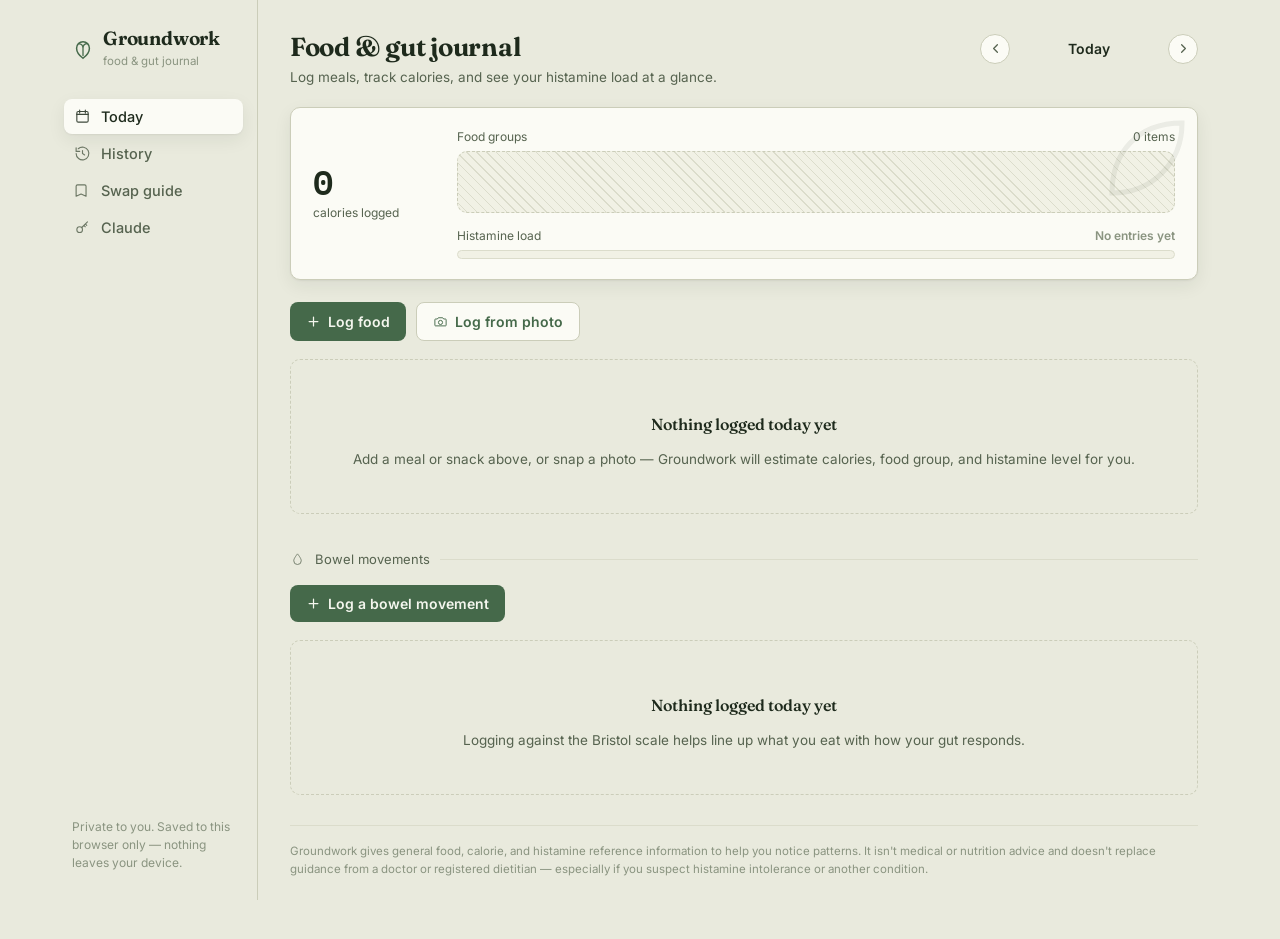
==== commit cb26b948: "Let Claude estimate any food and whole meals from a photo Outside claude.ai there is no sample capab" ====
--- a/groundwork/index.html
+++ b/groundwork/index.html
@@ -131,6 +131,19 @@
   }
   .logbtn:hover{ filter:brightness(1.06); }
   .logbtn svg{ width:15px; height:15px; }
+  .log-actions{ display:flex; gap:10px; flex-wrap:wrap; }
+  .logbtn.secondary{ background:var(--surface); color:var(--accent); border:1px solid var(--line); }
+  .ai-card{ background:var(--surface); border:1px solid var(--line); border-radius:var(--radius); box-shadow:var(--shadow); padding:20px; margin-bottom:18px; max-width:640px; }
+  .ai-card h3{ font-size:16px; margin-bottom:8px; }
+  .ai-card p{ margin:0 0 12px; color:var(--ink-soft); font-size:13.5px; }
+  .ai-card .field{ margin-bottom:12px; }
+  .ai-card details{ margin:6px 0 14px; font-size:13.5px; color:var(--ink-soft); }
+  .ai-card summary{ cursor:pointer; font-weight:600; color:var(--ink); }
+  .ai-status{ font-size:13px; margin-top:12px; min-height:18px; color:var(--ink-soft); }
+  .ai-status.ok{ color:var(--low); }
+  .ai-status.err{ color:var(--high); }
+  .ai-pill{ display:inline-block; font-size:11.5px; font-weight:600; padding:2px 8px; border-radius:99px; background:var(--surface-2); color:var(--ink-soft); border:1px solid var(--line-soft); }
+  .ai-pill.on{ background:var(--low-bg); color:var(--low); }
 
   .form-card{
     background:var(--surface); border:1px solid var(--line); border-radius:var(--radius); box-shadow:var(--shadow);
@@ -327,6 +340,7 @@
     apple: '<svg viewBox="0 0 24 24" fill="none"><path d="M12 9c-4-3-9 0-9 5.5S7 21 10 19c1-.7 1-1 2-1s1 .3 2 1c3 2 7-.5 7-6S16 6 12 9Z" stroke="currentColor" stroke-width="1.4"/><path d="M12 9c0-2 1-4 3-5" stroke="currentColor" stroke-width="1.3" stroke-linecap="round"/></svg>',
     candy: '<svg viewBox="0 0 24 24" fill="none"><rect x="7" y="7" width="10" height="10" rx="3" stroke="currentColor" stroke-width="1.4"/><path d="M7 9 3 7v10l4-2M17 9l4-2v10l-4-2" stroke="currentColor" stroke-width="1.3" stroke-linejoin="round"/></svg>',
     cup: '<svg viewBox="0 0 24 24" fill="none"><path d="M6 8h10l-1 10a2 2 0 0 1-2 2H9a2 2 0 0 1-2-2L6 8Z" stroke="currentColor" stroke-width="1.4" stroke-linejoin="round"/><path d="M16 9h2a2 2 0 0 1 0 4h-1.3" stroke="currentColor" stroke-width="1.3"/></svg>',
+    key: '<svg viewBox="0 0 24 24" fill="none"><circle cx="8" cy="15" r="4" stroke="currentColor" stroke-width="1.5"/><path d="m11 12 8-8m-3 3 2 2m-4 0 2 2" stroke="currentColor" stroke-width="1.5" stroke-linecap="round"/></svg>',
     mixed: '<svg viewBox="0 0 24 24" fill="none"><circle cx="8" cy="8" r="4" stroke="currentColor" stroke-width="1.4"/><circle cx="15" cy="15" r="4" stroke="currentColor" stroke-width="1.4"/></svg>'
   };
   const GROUP_ICON = { protein:ICONS.meat, vegetable:ICONS.leaf, fruit:ICONS.apple, grain:ICONS.wheat, dairy:ICONS.drop, fat:ICONS.drop, sweet:ICONS.candy, beverage:ICONS.cup, mixed:ICONS.mixed, other:ICONS.mixed };
@@ -475,7 +489,7 @@
   let entries = [];           // all loaded entries
   let view = "today";         // today | history | guide
   let selectedDate = todayStr();
-  let photoBlob = null, photoPreviewUrl = null;
+  let photoBlob = null, photoPreviewUrl = null, photoFile = null;
   let formOpen = false;
   let offlineMode = false;
   function freshFormItem(){ return {name:"", servings:1, kcal:"", group:"protein", histamine:"low"}; }
@@ -506,6 +520,143 @@
   const LS_STOOL_KEY = "groundwork_stools_v1";
   function lsLoadStools(){ try{ return JSON.parse(localStorage.getItem(LS_STOOL_KEY) || "[]"); }catch(e){ return []; } }
   function lsSaveStools(list){ try{ localStorage.setItem(LS_STOOL_KEY, JSON.stringify(list)); }catch(e){} }
+
+  /* ============ Claude (Anthropic API) ============ */
+  // Outside claude.ai there is no `sample` capability, so the page calls the Anthropic
+  // API itself, either with the visitor's own key (kept only in this browser's
+  // localStorage) or through a proxy that holds the key server-side (see worker/).
+  const AI_LS_KEY = "groundwork_ai_v1";
+  const AI_MODEL = "claude-opus-5-5";
+  const GROUP_ENUM = ["protein","vegetable","fruit","grain","dairy","fat","sweet","beverage","mixed","other"];
+  const HIST_ENUM = ["low","medium","high"];
+  let aiConfig = aiLoad();
+  let aiClient = null;
+  function aiLoad(){ try{ return JSON.parse(localStorage.getItem(AI_LS_KEY) || "{}"); }catch(e){ return {}; } }
+  function aiStore(cfg){
+    aiConfig = cfg; aiClient = null;
+    try{ localStorage.setItem(AI_LS_KEY, JSON.stringify(cfg)); }catch(e){}
+  }
+  function apiConfigured(){ return !!(aiConfig.apiKey || aiConfig.proxyUrl); }
+  function aiReady(){ return !!sample || apiConfigured(); }
+
+  async function getAiClient(){
+    if(aiClient) return aiClient;
+    const mod = await import(new URL("vendor/anthropic-sdk.min.js", document.baseURI).href);
+    const Anthropic = mod.default;
+    const opts = { dangerouslyAllowBrowser: true };
+    if(aiConfig.proxyUrl){
+      opts.baseURL = aiConfig.proxyUrl.trim().replace(/\/+$/, "");
+      opts.apiKey = "held-by-proxy";
+      if(aiConfig.accessCode) opts.defaultHeaders = { "x-groundwork-code": aiConfig.accessCode };
+    } else {
+      opts.apiKey = aiConfig.apiKey;
+    }
+    aiClient = new Anthropic(opts);
+    return aiClient;
+  }
+
+  function aiErrorMessage(e){
+    const status = e && e.status;
+    if(status === 401) return "Claude rejected the API key (or proxy access code). Check it in the Claude tab.";
+    if(status === 403) return "The request was refused (403). If you use a proxy, check its allowed origins.";
+    if(status === 429) return "Too many requests right now. Wait a moment and try again.";
+    if(status >= 500) return "Claude is temporarily unavailable. Try again shortly.";
+    return (e && e.message) ? e.message : "Something went wrong.";
+  }
+
+  async function askClaudeJSON(content, schema, effort){
+    const client = await getAiClient();
+    const response = await client.beta.messages.create({
+      model: AI_MODEL,
+      max_tokens: 16000,
+      betas: ["server-side-fallback-2026-07-01"],
+      fallbacks: "default",
+      output_config: { effort, format: { type: "json_schema", schema } },
+      messages: [{ role: "user", content }]
+    });
+    if(response.stop_reason === "refusal") throw new Error("Claude declined to answer this one. Set the fields yourself.");
+    if(response.stop_reason === "max_tokens") throw new Error("Claude's answer was cut off. Try again.");
+    const text = response.content.filter(b => b.type === "text").map(b => b.text).join("");
+    return JSON.parse(text);
+  }
+
+  const FOOD_SCHEMA = {
+    type: "object",
+    properties: {
+      kcal: { type: "number", description: "Calories per 100 g (or per 100 ml for drinks)" },
+      group: { type: "string", enum: GROUP_ENUM },
+      histamine: { type: "string", enum: HIST_ENUM },
+      swap: { type: "string", description: "Lower-histamine alternative under 12 words if histamine is medium or high, else empty" }
+    },
+    required: ["kcal","group","histamine","swap"],
+    additionalProperties: false
+  };
+
+  const PHOTO_SCHEMA = {
+    type: "object",
+    properties: {
+      isFood: { type: "boolean" },
+      mealName: { type: "string", description: "Short name for the meal, e.g. 'Chicken salad bowl'" },
+      items: {
+        type: "array",
+        items: {
+          type: "object",
+          properties: {
+            name: { type: "string" },
+            grams: { type: "number", description: "Estimated portion weight in grams (ml for drinks)" },
+            kcalPer100: { type: "number", description: "Calories per 100 g (or 100 ml)" },
+            group: { type: "string", enum: GROUP_ENUM },
+            histamine: { type: "string", enum: HIST_ENUM },
+            swap: { type: "string" }
+          },
+          required: ["name","grams","kcalPer100","group","histamine","swap"],
+          additionalProperties: false
+        }
+      }
+    },
+    required: ["isFood","mealName","items"],
+    additionalProperties: false
+  };
+
+  function cleanEstimate(r){
+    const kcal = Number(r && r.kcal);
+    return {
+      kcal: isNaN(kcal) ? 0 : Math.max(0, Math.round(kcal)),
+      group: (r && GROUP_LABEL[r.group]) ? r.group : "other",
+      histamine: (r && HIST_ENUM.includes(r.histamine)) ? r.histamine : "low",
+      swap: (r && typeof r.swap === "string") ? r.swap : ""
+    };
+  }
+
+  // kcal / food group / histamine for one named food.
+  async function estimateFood(name){
+    if(apiConfigured()){
+      const prompt = `You are helping fill in a home food diary. Estimate for the food "${name}": calories per 100 g (per 100 ml if it's a drink), its food group, and its histamine level based on commonly cited low-histamine-diet references. If histamine is medium or high, suggest a lower-histamine alternative in under 12 words; otherwise leave swap empty. If the food is unclear, make the most reasonable guess rather than refusing.`;
+      return cleanEstimate(await askClaudeJSON(prompt, FOOD_SCHEMA, "low"));
+    }
+    return cleanEstimate(await sample.json(buildEstimatePrompt(name), { modelTier: "quick" }));
+  }
+
+  // Every food visible in a meal photo, with portion and calories.
+  async function analyzeMealPhoto(blob){
+    const data = await new Promise((res, rej)=>{
+      const r = new FileReader();
+      r.onload = ()=>res(String(r.result).split(",")[1]);
+      r.onerror = rej;
+      r.readAsDataURL(blob);
+    });
+    const prompt = `This photo is for a home food & gut-health diary. Identify every distinct food and drink visible. For each one, estimate the portion actually on the plate in grams (ml for drinks), judging size from the plate, cutlery, hands or packaging. Also give its calories per 100 g (or 100 ml), its food group, and its histamine level based on commonly cited low-histamine-diet references. For medium or high histamine foods, suggest a lower-histamine alternative in under 12 words; otherwise leave swap empty. List sauces, dressings, oils and drinks as separate items when you can see them. Give the meal a short name. If the photo doesn't show food, set isFood to false and return no items.`;
+    const result = await askClaudeJSON([
+      { type: "image", source: { type: "base64", media_type: "image/jpeg", data } },
+      { type: "text", text: prompt }
+    ], PHOTO_SCHEMA, "medium");
+    const items = (result.items || []).map(it=>{
+      const base = cleanEstimate({ kcal: it.kcalPer100, group: it.group, histamine: it.histamine, swap: it.swap });
+      const grams = Math.max(0, Math.round(Number(it.grams) || 0));
+      return Object.assign(base, { name: String(it.name || "").trim(), grams });
+    }).filter(it=>it.name);
+    return { isFood: !!result.isFood, mealName: String(result.mealName || "").trim(), items };
+  }
 
   /* ============ Init ============ */
   async function init(){
@@ -613,19 +764,18 @@
   }
 
   /* ============ Image handling ============ */
-  function compressImage(file){
+  function compressImage(file, maxDim = 640, quality = 0.72){
     return new Promise((resolve, reject)=>{
       const img = new Image();
       const reader = new FileReader();
       reader.onload = ()=>{ img.onload = ()=>{
-          const maxDim = 640;
           let {width, height} = img;
           if(width > height && width > maxDim){ height = height*(maxDim/width); width = maxDim; }
           else if(height > maxDim){ width = width*(maxDim/height); height = maxDim; }
           const canvas = document.createElement("canvas");
           canvas.width = width; canvas.height = height;
           canvas.getContext("2d").drawImage(img, 0, 0, width, height);
-          canvas.toBlob(blob=>resolve(blob), "image/jpeg", 0.72);
+          canvas.toBlob(blob=>resolve(blob), "image/jpeg", quality);
         };
         img.onerror = reject;
         img.src = reader.result;
@@ -704,7 +854,8 @@
     const items = [
       {id:"today", icon:ICONS.today, label:"Today"},
       {id:"history", icon:ICONS.history, label:"History"},
-      {id:"guide", icon:ICONS.guide, label:"Swap guide"}
+      {id:"guide", icon:ICONS.guide, label:"Swap guide"},
+      {id:"claude", icon:ICONS.key, label:"Claude"}
     ];
     document.getElementById("navList").innerHTML = items.map(it=>
       `<li><button class="nav-item ${view===it.id?'active':''}" data-nav="${it.id}">${it.icon}<span>${it.label}</span></button></li>`
@@ -721,6 +872,7 @@
     const main = document.getElementById("main");
     if(view==="today") main.innerHTML = renderToday();
     else if(view==="history") main.innerHTML = renderHistory();
+    else if(view==="claude") main.innerHTML = renderClaude();
     else main.innerHTML = renderGuide();
     attachHandlers();
   }
@@ -823,7 +975,7 @@
           <input id="f-name-${i}" list="food-options" placeholder="e.g. spinach" autocomplete="off" value="${escapeHtml(item.name||'')}">
         </div>
         <div class="field small">
-          <label>${i===0 ? "Servings" : "&nbsp;"}</label>
+          <label>${i===0 ? "× 100g" : "&nbsp;"}</label>
           <input id="f-servings-${i}" type="number" min="0.25" step="0.25" value="${item.servings||1}">
         </div>
         <div class="field small">
@@ -863,7 +1015,7 @@
         </div>
         <div class="photo-row">
           <img id="f-photo-preview" class="photo-preview" style="display:none" alt="">
-          <label class="photo-btn">${ICONS.camera} Add a photo<input id="f-photo" type="file" accept="image/*" style="display:none"></label>
+          <label class="photo-btn">${ICONS.camera} ${apiConfigured() ? "Add a photo — Claude will fill in the foods" : "Add a photo"}<input id="f-photo" type="file" accept="image/*" style="display:none"></label>
           <span id="f-photo-status" style="font-size:12px;color:var(--ink-faint)"></span>
         </div>
         <div class="form-actions">
@@ -937,12 +1089,12 @@
         ${renderDateSwitcher()}
       </div>
       ${renderSummary(selectedDate)}
-      ${formOpen ? renderForm() : `<button class="logbtn" id="open-form">${ICONS.plus} Log food</button>`}
+      ${formOpen ? renderForm() : `<div class="log-actions"><button class="logbtn" id="open-form">${ICONS.plus} Log food</button><button class="logbtn secondary" id="open-form-photo">${ICONS.camera} Log from photo</button></div>`}
       <div class="entry-list">
         ${list.length ? list.map(renderEntryCard).join("") : `
           <div class="empty">
             <h4>Nothing logged ${selectedDate===todayStr()?'today':'on this day'} yet</h4>
-            <p>Add a meal or snack above — Groundwork will estimate calories, food group, and histamine level as you type.</p>
+            <p>Add a meal or snack above, or snap a photo — Groundwork will estimate calories, food group, and histamine level for you.</p>
           </div>`}
       </div>
       ${renderStoolSection(selectedDate)}
@@ -997,6 +1149,41 @@
       ${renderDisclaimer()}`;
   }
 
+  function renderClaude(){
+    const mode = aiConfig.proxyUrl ? "proxy" : (aiConfig.apiKey ? "key" : "none");
+    const pill = mode==="none" ? `<span class="ai-pill">Not connected</span>`
+      : `<span class="ai-pill on">Connected · ${mode==="proxy" ? "via proxy" : "your API key"}</span>`;
+    return `
+      <div class="topline"><div><h2>Claude</h2><div class="sub">Estimates for any food, and whole meals from a photo.</div></div></div>
+      <div class="ai-card">
+        <h3>Connection ${pill}</h3>
+        <p>Groundwork asks Claude to estimate calories, food group and histamine level for foods that aren't in the built-in list, and to read meal photos. This site has no server, so it needs either your own Anthropic API key or a proxy that holds one.</p>
+        <div class="field">
+          <label for="c-key">Anthropic API key</label>
+          <input id="c-key" type="password" autocomplete="off" spellcheck="false" placeholder="sk-ant-…" value="${escapeHtml(aiConfig.apiKey||"")}">
+        </div>
+        <p style="font-size:12.5px">Stored only in this browser and sent only to api.anthropic.com. Anyone who can use this browser could read it, so use a key with a monthly spend limit and don't set it on a shared computer. Get one at console.anthropic.com.</p>
+        <details ${aiConfig.proxyUrl ? "open" : ""}>
+          <summary>Use a proxy instead (keeps the key off devices)</summary>
+          <p style="margin-top:10px">Deploy <code>groundwork/worker/worker.js</code> as a Cloudflare Worker with your key as a secret, then paste its URL here. Setup steps are in the repository README.</p>
+          <div class="field">
+            <label for="c-proxy">Proxy URL</label>
+            <input id="c-proxy" type="url" autocomplete="off" spellcheck="false" placeholder="https://groundwork-claude.yourname.workers.dev" value="${escapeHtml(aiConfig.proxyUrl||"")}">
+          </div>
+          <div class="field">
+            <label for="c-code">Access code (if the proxy has one)</label>
+            <input id="c-code" type="password" autocomplete="off" value="${escapeHtml(aiConfig.accessCode||"")}">
+          </div>
+        </details>
+        <div class="form-actions" style="justify-content:flex-start">
+          <button class="btn-primary" id="c-save">Save &amp; test</button>
+          ${mode!=="none" ? `<button class="btn-ghost" id="c-clear">Disconnect</button>` : ""}
+        </div>
+        <div class="ai-status" id="c-status"></div>
+      </div>
+      ${renderDisclaimer()}`;
+  }
+
   function renderDisclaimer(){
     return `<footer class="disclaimer">Groundwork gives general food, calorie, and histamine reference information to help you notice patterns. It isn't medical or nutrition advice and doesn't replace guidance from a doctor or registered dietitian — especially if you suspect histamine intolerance or another condition.</footer>`;
   }
@@ -1019,13 +1206,16 @@
     }
     if(aiEstimated){
       const els = rowEls(i);
-      return `Claude's estimate — ${els.kcal.value} kcal /100${els.group.value==='beverage'?'ml':'g'}, ${GROUP_LABEL[els.group.value]}, ${HIST_LABEL[els.hist.value].toLowerCase()}. Feel free to adjust.`;
+      const unit = els.group.value==='beverage'?'ml':'g';
+      const grams = formItems[i] && formItems[i].grams;
+      const portion = grams ? `about ${grams} ${unit} on the plate (${Math.round((parseFloat(els.kcal.value)||0)*grams/100)} kcal) · ` : "";
+      return `Claude's estimate — ${portion}${els.kcal.value} kcal /100${unit}, ${GROUP_LABEL[els.group.value]}, ${HIST_LABEL[els.hist.value].toLowerCase()}. Feel free to adjust.`;
     }
     if(!nameVal.trim() || nameVal.trim().length<2) return "";
-    if(sample){
+    if(aiReady()){
       return `No exact match — <button type="button" class="ask-claude-btn" data-askrow="${i}">${ICONS.leaf} Ask Claude to estimate</button>, or set the fields yourself.`;
     }
-    return `No exact match — set calories, group, and histamine level yourself.`;
+    return `No exact match — set calories, group, and histamine level yourself, or <button type="button" class="ask-claude-btn" data-goclaude>connect Claude</button> to estimate it.`;
   }
 
   function bindHintAskButton(i){
@@ -1033,6 +1223,8 @@
     if(!els.hint) return;
     const btn = els.hint.querySelector("[data-askrow]");
     if(btn) btn.addEventListener("click", ()=>askClaudeForRow(i));
+    const go = els.hint.querySelector("[data-goclaude]");
+    if(go) go.addEventListener("click", ()=>{ formOpen=false; view="claude"; render(); renderNav(); });
   }
 
   // Called while the user types a food name: autofills kcal/group/histamine from a local match.
@@ -1064,24 +1256,23 @@
   // Asks Claude to estimate kcal / food group / histamine level for a food not in the local reference list.
   async function askClaudeForRow(i){
     const els = rowEls(i);
-    if(!els.name || !sample) return;
+    if(!els.name || !aiReady()) return;
     const name = els.name.value.trim();
     if(!name) return;
+    if(formItems[i]) formItems[i].aiName = name;
     els.hint.innerHTML = `Asking Claude about <b>${escapeHtml(name)}</b>…`;
     try{
-      const result = await sample.json(buildEstimatePrompt(name), { modelTier: "quick" });
-      const kcal = Number(result && result.kcal);
-      const group = (result && GROUP_LABEL[result.group]) ? result.group : "other";
-      const histamine = (result && ["low","medium","high"].includes(result.histamine)) ? result.histamine : "low";
-      const swap = (result && typeof result.swap === "string") ? result.swap : "";
-      els.kcal.value = isNaN(kcal) ? 0 : Math.round(kcal);
-      els.group.value = group;
-      els.hist.value = histamine;
-      if(formItems[i]) formItems[i].swap = swap; // carried through captureFormState / save
+      const r = await estimateFood(name);
+      if(els.name.value.trim() !== name) return; // the user kept typing; a newer lookup will follow
+      els.kcal.value = r.kcal;
+      els.group.value = r.group;
+      els.hist.value = r.histamine;
+      if(formItems[i]){ formItems[i].swap = r.swap; formItems[i].grams = undefined; } // carried through captureFormState / save
       els.hint.innerHTML = hintHTML(i, null, name, true);
       updateCombinedPreview();
     }catch(e){
-      els.hint.innerHTML = `Couldn't get an estimate — set calories, group, and histamine level yourself. <button type="button" class="ask-claude-btn" data-askrow="${i}">Try again</button>`;
+      if(formItems[i]) formItems[i].aiName = undefined;
+      els.hint.innerHTML = `Couldn't get an estimate (${escapeHtml(aiErrorMessage(e))}) — set the fields yourself, or <button type="button" class="ask-claude-btn" data-askrow="${i}">try again</button>.`;
       bindHintAskButton(i);
     }
   }
@@ -1103,7 +1294,9 @@
     for(let i=0;i<formItems.length;i++){
       const r = readRowFromDOM(i);
       if(r){
-        if(formItems[i] && formItems[i].swap !== undefined && formItems[i].name === r.name) r.swap = formItems[i].swap;
+        const prev = formItems[i];
+        if(prev && prev.swap !== undefined && (prev.name === r.name || prev.aiName === r.name)) r.swap = prev.swap;
+        if(prev && prev.aiName === r.name){ r.aiName = prev.aiName; r.grams = prev.grams; }
         read.push(r);
       } else {
         read.push(formItems[i]);
@@ -1148,6 +1341,13 @@
       els.group.value = item.group;
       els.hist.value = item.histamine;
       els.name.addEventListener("input", ()=>onRowNameInput(i));
+      // Once the user leaves the field, ask Claude about anything the built-in table doesn't know.
+      els.name.addEventListener("change", ()=>{
+        const name = els.name.value.trim();
+        if(name.length<2 || matchFood(name) || !aiReady()) return;
+        if(formItems[i] && formItems[i].aiName === name) return;
+        askClaudeForRow(i);
+      });
       els.servings.addEventListener("input", updateCombinedPreview);
       els.kcal.addEventListener("input", updateCombinedPreview);
       els.group.addEventListener("change", updateCombinedPreview);
@@ -1173,6 +1373,49 @@
     });
   }
 
+  // Sends the current photo to Claude and turns every food it sees into a form row.
+  async function estimateFromPhoto(){
+    const status = ()=>document.getElementById("f-photo-status");
+    if(!photoFile || !status()) return;
+    status().textContent = "Claude is looking at your plate…";
+    const saveBtn = document.getElementById("f-save");
+    if(saveBtn) saveBtn.disabled = true;
+    try{
+      const big = await compressImage(photoFile, 1280, 0.82);
+      const result = await analyzeMealPhoto(big);
+      if(!formOpen || !document.getElementById("f-photo-status")) return;
+      if(!result.isFood || !result.items.length){
+        status().textContent = "Claude couldn't spot any food in that photo — add the foods yourself.";
+        return;
+      }
+      captureFormState();
+      const kept = formItems.filter(r=>(r.name||"").trim());
+      const fromPhoto = result.items.map(it=>({
+        name: it.name,
+        servings: Math.max(0.05, Math.round(it.grams/100*20)/20) || 1,
+        kcal: it.kcal, group: it.group, histamine: it.histamine, swap: it.swap,
+        aiName: it.name, grams: it.grams
+      }));
+      formItems = kept.concat(fromPhoto);
+      if(!formMealName.trim() && result.mealName) formMealName = result.mealName;
+      render();
+      const n = fromPhoto.length;
+      const total = fromPhoto.reduce((t,r)=>t + r.kcal*r.servings, 0);
+      const st = document.getElementById("f-photo-status");
+      if(st) st.textContent = `Claude found ${n} item${n===1?"":"s"}, about ${Math.round(total)} kcal. Check the portions, then save.`;
+    }catch(e){
+      const st = status();
+      if(st){
+        st.innerHTML = `Couldn't read the photo (${escapeHtml(aiErrorMessage(e))}). <button type="button" class="ask-claude-btn" id="f-photo-retry">Try again</button>`;
+        const retry = document.getElementById("f-photo-retry");
+        if(retry) retry.addEventListener("click", estimateFromPhoto);
+      }
+    }finally{
+      const b = document.getElementById("f-save");
+      if(b) b.disabled = false;
+    }
+  }
+
   function attachHandlers(){
     const openBtn = document.getElementById("open-form");
     if(openBtn) openBtn.addEventListener("click", ()=>{
@@ -1182,10 +1425,18 @@
       document.getElementById("f-name-0").focus();
     });
 
+    const openPhotoBtn = document.getElementById("open-form-photo");
+    if(openPhotoBtn) openPhotoBtn.addEventListener("click", ()=>{
+      formOpen = true; formItems = [freshFormItem()]; formMealName=""; formNote="";
+      photoBlob=null; photoPreviewUrl=null; photoFile=null;
+      render();
+      document.getElementById("f-photo").click();
+    });
+
     const cancelBtn = document.getElementById("f-cancel");
     if(cancelBtn) cancelBtn.addEventListener("click", ()=>{
       formOpen = false; formItems=[freshFormItem()]; formMealName=""; formNote="";
-      photoBlob=null; photoPreviewUrl=null; render();
+      photoBlob=null; photoPreviewUrl=null; photoFile=null; render();
     });
 
     if(formOpen) initForm();
@@ -1199,13 +1450,19 @@
         try{
           const blob = await compressImage(file);
           photoBlob = blob;
+          photoFile = file;
           photoPreviewUrl = URL.createObjectURL(blob);
           const prev = document.getElementById("f-photo-preview");
           prev.src = photoPreviewUrl; prev.style.display = "block";
           document.getElementById("f-photo-status").textContent = "Photo added";
         }catch(e){
           document.getElementById("f-photo-status").textContent = "Couldn't read that photo";
+          return;
         }
+        if(apiConfigured()) estimateFromPhoto();
+        else document.getElementById("f-photo-status").innerHTML = `Photo added. <button type="button" class="ask-claude-btn" id="f-photo-goclaude">Connect Claude</button> to estimate the food from it.`;
+        const go = document.getElementById("f-photo-goclaude");
+        if(go) go.addEventListener("click", ()=>{ formOpen=false; view="claude"; render(); renderNav(); });
       });
     }
 
@@ -1250,6 +1507,30 @@
       });
     }
 
+    const cSave = document.getElementById("c-save");
+    if(cSave) cSave.addEventListener("click", async ()=>{
+      const st = document.getElementById("c-status");
+      const apiKey = document.getElementById("c-key").value.trim();
+      const proxyUrl = document.getElementById("c-proxy").value.trim();
+      const accessCode = document.getElementById("c-code").value.trim();
+      if(!apiKey && !proxyUrl){ st.className="ai-status err"; st.textContent="Paste an API key or a proxy URL first."; return; }
+      if(proxyUrl && !/^https:\/\//.test(proxyUrl)){ st.className="ai-status err"; st.textContent="The proxy URL needs to start with https://"; return; }
+      aiStore({ apiKey: proxyUrl ? "" : apiKey, proxyUrl, accessCode: proxyUrl ? accessCode : "" });
+      cSave.disabled = true; st.className="ai-status"; st.textContent = "Testing — asking Claude about an apple…";
+      try{
+        const r = await estimateFood("apple");
+        render(); renderNav();
+        const st2 = document.getElementById("c-status");
+        st2.className = "ai-status ok";
+        st2.textContent = `Working. Claude says an apple is about ${r.kcal} kcal per 100 g, ${HIST_LABEL[r.histamine].toLowerCase()}.`;
+      }catch(e){
+        st.className = "ai-status err"; st.textContent = aiErrorMessage(e);
+        cSave.disabled = false;
+      }
+    });
+    const cClear = document.getElementById("c-clear");
+    if(cClear) cClear.addEventListener("click", ()=>{ aiStore({}); render(); renderNav(); });
+
     document.querySelectorAll("[data-del]").forEach(btn=>{
       btn.addEventListener("click", ()=>{ deleteEntry(btn.getAttribute("data-del")); });
     });
